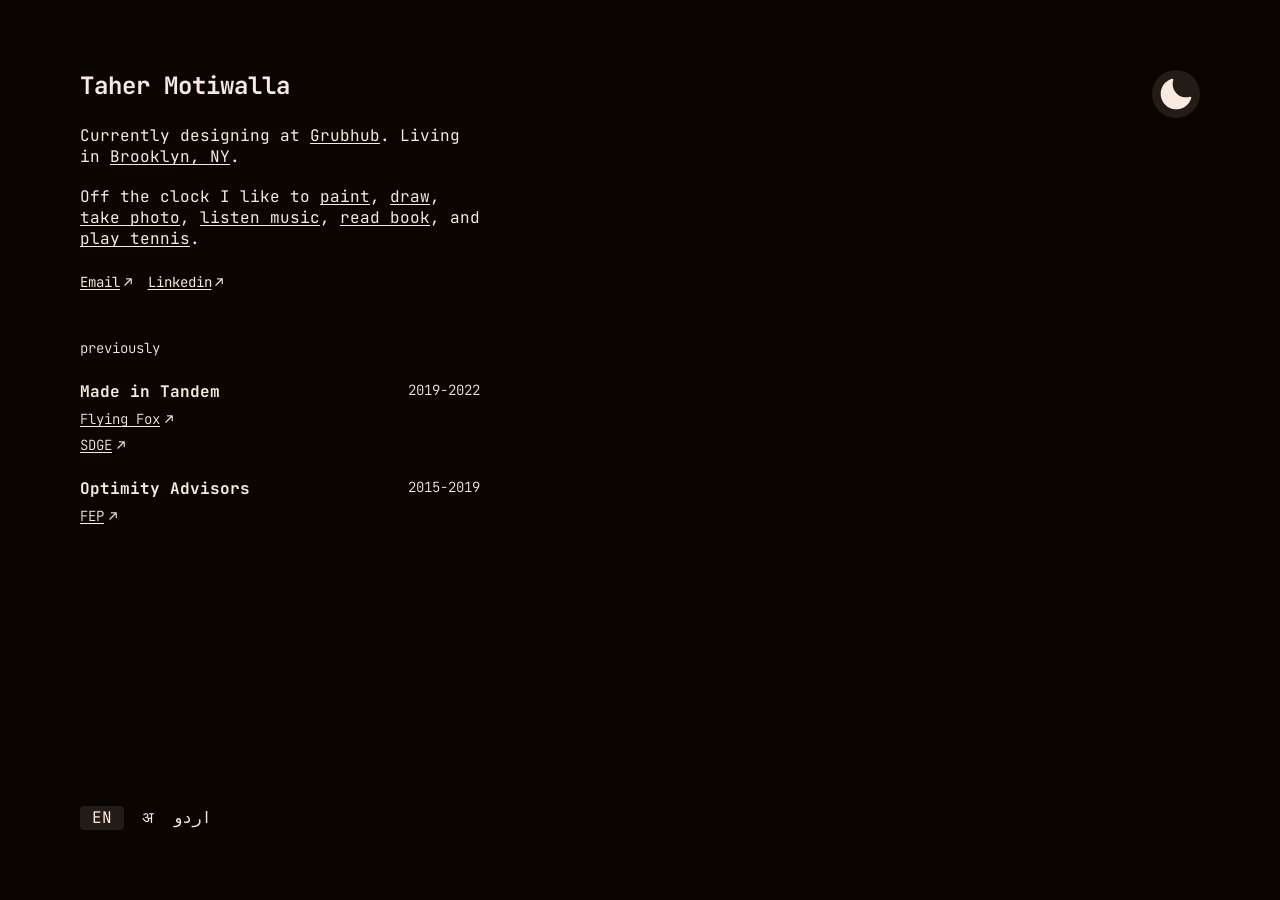
==== index.html @ 1f647b0c "Redesign: new home page and project page from Figma - New home: bio with hover/click panels (Grubhub" ====
<!DOCTYPE html>
<html lang="en" data-theme="dark">
<head>
    <script defer src="/_vercel/insights/script.js"></script>
    <!-- Google tag (gtag.js) -->
    <script async src="https://www.googletagmanager.com/gtag/js?id=G-L690CL5VLW"></script>
    <script>
      window.dataLayer = window.dataLayer || [];
      function gtag(){dataLayer.push(arguments);}
      gtag('js', new Date());
      gtag('config', 'G-L690CL5VLW');
    </script>
<meta charset="UTF-8">
<meta name="viewport" content="width=device-width, initial-scale=1.0">
<title>Taher Motiwalla</title>
<meta name="description" content="Product designer at Grubhub. Living in Brooklyn, NY.">
<script>try{document.documentElement.dataset.theme=localStorage.getItem('theme')||'dark'}catch(e){}</script>
<link rel="preconnect" href="https://fonts.googleapis.com">
<link rel="preconnect" href="https://fonts.gstatic.com" crossorigin>
<link href="https://fonts.googleapis.com/css2?family=JetBrains+Mono:wght@300;400;700&display=swap" rel="stylesheet">
<link rel="stylesheet" href="css/site.css">
<link rel="stylesheet" href="css/home.css">
</head>
<body class="home">

<main class="home-grid">
    <section class="bio">
        <div class="bio-top">
            <div class="intro">
                <h1>Taher Motiwalla</h1>
                <p>Currently designing at <button class="hl" data-panel="grubhub">Grubhub</button>. Living in <button class="hl" data-panel="brooklyn">Brooklyn, NY</button>.</p>
                <p>Off the clock I like to <button class="hl" data-panel="paint">paint</button>, <button class="hl" data-panel="draw">draw</button>, <button class="hl" data-panel="photo">take photo</button>, <button class="hl" data-panel="music">listen music</button>, <button class="hl" data-panel="book">read book</button>, and <button class="hl" data-panel="tennis">play tennis</button>.</p>
                <div class="contact">
                    <a class="ext" href="mailto:tahermotiwalla@gmail.com">Email</a>
                    <a class="ext" href="https://www.linkedin.com/in/taher-luvai-motiwalla/" target="_blank" rel="noopener">Linkedin</a>
                </div>
            </div>

            <div class="previously">
                <p class="label">previously</p>
                <div class="job">
                    <div>
                        <p class="co">Made in Tandem</p>
                        <a class="ext" href="https://epiqsolutions.com/integrated-systems/flying-fox" target="_blank" rel="noopener">Flying Fox</a>
                        <a class="ext" href="https://madeintandem.com/case-studies/sdge-wildfire-safety-communications/" target="_blank" rel="noopener">SDGE</a>
                    </div>
                    <p class="yrs">2019-2022</p>
                </div>
                <div class="job">
                    <div>
                        <p class="co">Optimity Advisors</p>
                        <a class="ext" href="https://www.fepblue.org/" target="_blank" rel="noopener">FEP</a>
                    </div>
                    <p class="yrs">2015-2019</p>
                </div>
            </div>
        </div>

        <div class="lang" role="group" aria-label="Language">
            <button class="on" aria-pressed="true">EN</button>
            <button data-soon lang="hi" aria-label="Hindi (coming soon)">अ</button>
            <button data-soon lang="ur" dir="rtl" aria-label="Urdu (coming soon)">اردو</button>
        </div>
    </section>

    <section class="stage" aria-live="polite">
        <div class="panel" id="panel"></div>
    </section>

    <button class="circle-btn theme-toggle" aria-label="Switch to light mode">
        <span class="i i-moon"></span><span class="i i-sun"></span>
    </button>
</main>

<script src="js/data.js"></script>
<script src="js/common.js"></script>
<script src="js/home.js"></script>
</body>
</html>
---- css/site.css ----
/* ── TOKENS ─────────────────────────────── */
:root {
    --bg:        #0b0500;
    --surface:   #231b16;
    --surface-2: #322822;
    --fg:        #f9e9df;
    --fg-muted:  rgba(249,233,223,0.5);
    --fg-faint:  rgba(249,233,223,0.1);
    --line:      #f9e9df;
    --toggle-bg: #231b16;
    --accent:    #ff8d58;
    --accent-bg: rgba(233,47,14,0.25);
    --phone:     #d9d9d9;
    --scrim:     rgba(0,0,0,0.2);
    --mono: 'JetBrains Mono', ui-monospace, monospace;
    --ease: cubic-bezier(.2,.8,.2,1);
    --spring: cubic-bezier(.34,1.56,.64,1);
    color-scheme: dark;
}
/* Light mode — first pass, not yet in Figma ("pick the light mode colors") */
:root[data-theme="light"] {
    --bg:        #f9e9df;
    --surface:   #efd8ca;
    --surface-2: #e5c8b8;
    --fg:        #0b0500;
    --fg-muted:  rgba(11,5,0,0.5);
    --fg-faint:  rgba(11,5,0,0.07);
    --line:      #0b0500;
    --toggle-bg: #dcc3b6;
    --accent:    #c4410d;
    --accent-bg: rgba(233,47,14,0.14);
    --phone:     #cbb8ad;
    --scrim:     rgba(249,233,223,0.25);
    color-scheme: light;
}

/* ── RESET ──────────────────────────────── */
*, *::before, *::after { box-sizing: border-box; margin: 0; padding: 0; }
html, body { height: 100%; }
body {
    font-family: var(--mono);
    font-size: 16px;
    color: var(--fg);
    background: var(--bg);
    -webkit-font-smoothing: antialiased;
    transition: background-color .4s var(--ease), color .4s var(--ease);
}
a { color: inherit; }
button { font: inherit; color: inherit; background: none; border: 0; cursor: pointer; }
input { font: inherit; color: inherit; }
img, video { display: block; }
:focus-visible { outline: 1px dashed var(--fg); outline-offset: 3px; }
.sr-only { position: absolute; width: 1px; height: 1px; overflow: hidden; clip: rect(0 0 0 0); white-space: nowrap; }

/* ── ICONS (SVGs from Figma, tinted via mask) ── */
.i {
    display: inline-block;
    width: 32px; height: 32px;
    flex-shrink: 0;
    background: currentColor;
    -webkit-mask: var(--src) center / contain no-repeat;
            mask: var(--src) center / contain no-repeat;
}
.i-email   { --src: url(../assets/icons/email.svg); }
.i-linkedin{ --src: url(../assets/icons/linkedin.svg); }
.i-moon    { --src: url(../assets/icons/moon.svg); }
.i-sun     { --src: url(../assets/icons/sun.svg); }
.i-up      { --src: url(../assets/icons/chevron-up.svg); }
.i-down    { --src: url(../assets/icons/chevron-down.svg); }
.i-heart   { --src: url(../assets/icons/heart.svg); }
.i-heart-fill { --src: url(../assets/icons/heart-fill.svg); }
.i-close   { --src: url(../assets/icons/close.svg); }
.i-search  { --src: url(../assets/icons/search.svg); }
.i-back    { --src: url(../assets/icons/arrow-left.svg); }
.i-expand  { --src: url(../assets/icons/expand.svg); }
.i-return  { --src: url(../assets/icons/return.svg); }

.circle-btn {
    width: 48px; height: 48px;
    border-radius: 50%;
    display: grid; place-items: center;
    background: var(--toggle-bg);
    color: var(--fg);
    transition: transform .25s var(--spring), background-color .4s var(--ease);
    text-decoration: none;
}
.circle-btn:hover { transform: scale(1.08); }
.circle-btn:active { transform: scale(.94); }
.circle-btn .i-linkedin { width: 28.8px; height: 28.8px; }

/* Theme toggle: icon swaps with a little spin */
.theme-toggle .i { transition: transform .5s var(--spring), opacity .2s; }
.theme-toggle .i-sun { display: none; }
:root[data-theme="light"] .theme-toggle .i-sun { display: inline-block; }
:root[data-theme="light"] .theme-toggle .i-moon { display: none; }
.theme-toggle.spin .i { transform: rotate(180deg) scale(.6); opacity: 0; }

.pill {
    display: inline-flex; align-items: center; gap: 8px;
    padding: 8px 10px;
    border-radius: 8px;
    background: var(--surface-2);
    font-weight: 700; font-size: 16px;
    text-transform: lowercase;
    white-space: nowrap;
    transition: transform .2s var(--spring), background-color .4s var(--ease);
}
.pill:hover { transform: translateY(-1px); }
.pill .i { width: 24px; height: 24px; }

/* ── PHONE (video / image / placeholder) ── */
.phone {
    position: relative;
    aspect-ratio: 306 / 620;
    border-radius: 11.76% / 5.8%;
    background: var(--phone);
    overflow: hidden;
    transition: background-color .4s var(--ease);
}
.phone > video, .phone > img {
    position: absolute; inset: 0;
    width: 100%; height: 100%;
    object-fit: cover;
}
.phone-ph {
    position: absolute; inset: 0;
    display: grid; place-items: center;
    padding: 16px;
    text-align: center;
    font-size: 12px; font-weight: 300;
    color: rgba(11,5,0,.45);
    text-transform: lowercase;
}

/* ── KEYBOARD SHORTCUTS OVERLAY ── */
.kbd {
    display: inline-grid; place-items: center;
    min-width: 22px; height: 22px; padding: 0 6px;
    border: 1px solid var(--fg-muted);
    border-radius: 4px;
    font-size: 12px;
}
.overlay {
    position: fixed; inset: 0; z-index: 100;
    display: grid; place-items: center;
    padding: 16px;
    background: var(--scrim);
    backdrop-filter: blur(12px);
    -webkit-backdrop-filter: blur(12px);
    opacity: 0; pointer-events: none;
    transition: opacity .25s var(--ease);
}
.overlay.open { opacity: 1; pointer-events: auto; }
.sheet {
    width: min(516px, 100%);
    max-height: calc(100vh - 32px);
    overflow: auto;
    background: var(--bg);
    border: 1px solid var(--line);
    border-radius: 24px;
    transform: translateY(16px) scale(.98);
    transition: transform .35s var(--spring);
}
.overlay.open .sheet { transform: none; }
.sheet-head {
    display: flex; align-items: center; justify-content: space-between;
    padding: 32px;
    border-bottom: 1px solid var(--line);
    font-size: 24px; text-transform: uppercase;
}
.shortcut-list { padding: 24px 32px 32px; display: grid; gap: 14px; font-size: 14px; }
.shortcut-list div { display: flex; justify-content: space-between; align-items: center; gap: 16px; }
.shortcut-list span:first-child { display: flex; gap: 6px; }

.toast {
    position: fixed; left: 50%; bottom: 32px; z-index: 120;
    transform: translate(-50%, 20px);
    padding: 10px 14px;
    border-radius: 8px;
    background: var(--fg); color: var(--bg);
    font-size: 14px;
    opacity: 0; pointer-events: none;
    transition: opacity .25s, transform .35s var(--spring);
}
.toast.show { opacity: 1; transform: translate(-50%, 0); }

/* ── PASSWORD GATE ── */
.gate { display: grid; gap: 16px; padding: 32px; }
.gate p { font-size: 14px; color: var(--fg-muted); }
.gate-row { display: flex; border: 1px solid var(--line); }
.gate-row.error { animation: shake .4s; border-color: #e0503c; }
.gate-row input { flex: 1; min-width: 0; padding: 16px; background: none; border: 0; outline: 0; }
.gate-row button { padding: 0 20px; border-left: 1px solid var(--line); text-transform: uppercase; }
@keyframes shake {
    20%, 60% { transform: translateX(-6px); }
    40%, 80% { transform: translateX(6px); }
}

/* used to skip intro transitions on deep links */
.no-anim *, .no-anim *::before, .no-anim *::after { transition: none !important; }

@media (prefers-reduced-motion: reduce) {
    *, *::before, *::after { animation-duration: .01ms !important; transition-duration: .01ms !important; }
}
---- css/home.css ----
/* ── HOME LAYOUT ─────────────────────────── */
body.home { overflow: hidden; }
.home-grid {
    --pad-y: clamp(24px, 7.8vh, 108px);
    --pad-x: clamp(20px, 6.25vw, 108px);
    position: relative;
    height: 100vh; height: 100dvh;
    padding: var(--pad-y) var(--pad-x);
    display: grid;
    grid-template-columns: 400px minmax(0, 1fr);
    grid-template-rows: minmax(0, 1fr);
    column-gap: clamp(32px, 8vw, 144px);
    transition: grid-template-columns .7s var(--ease), column-gap .7s var(--ease), padding .7s var(--ease);
}
.expanded .home-grid {
    grid-template-columns: 0px minmax(0, 1fr);
    column-gap: 0;
    padding-inline: clamp(16px, 4.2vw, 72px);
}

/* ── BIO ── */
.bio {
    display: flex; flex-direction: column; justify-content: space-between;
    min-width: 0;
    transition: opacity .35s var(--ease), transform .5s var(--ease);
}
.expanded .bio { opacity: 0; transform: translateX(-24px); pointer-events: none; }
.bio-top { display: flex; flex-direction: column; gap: 48px; width: 400px; max-width: 100%; }
.intro { display: flex; flex-direction: column; gap: 24px; }
.intro h1 { font-size: 24px; font-weight: 700; }
.intro p { font-size: 16px; line-height: normal; }
.intro p + p { margin-top: -5px; } /* Figma uses a blank line, not a gap */

.hl, .ext {
    text-decoration: underline;
    text-underline-offset: 2px;
    text-decoration-thickness: 1px;
    text-decoration-skip-ink: none;
    font: inherit;
    transition: text-decoration-color .2s, color .2s;
}
.hl { position: relative; cursor: pointer; }
.hl:hover, .hl.active { text-decoration-thickness: 2px; }
.hl.pinned { text-decoration-style: double; }
.ext::after { content: ' ↗'; display: inline-block; text-decoration: none; margin-left: .35em; transition: transform .2s var(--spring); }
.ext:hover::after { transform: translate(2px, -2px); }

.contact { display: flex; gap: 16px; font-size: 14px; }
.contact .ext::after { margin-left: .25em; }

.previously { display: flex; flex-direction: column; gap: 24px; }
.previously .label { font-size: 14px; font-weight: 300; text-transform: lowercase; }
.job { display: flex; justify-content: space-between; align-items: flex-start; }
.job > div { display: flex; flex-direction: column; gap: 8px; width: 183px; }
.job .co { font-size: 16px; font-weight: 700; }
.job .ext { font-size: 14px; font-weight: 300; width: fit-content; }
.job .yrs { font-size: 14px; font-weight: 300; }

.lang { display: flex; gap: 1px; }
.lang button {
    width: 44px; height: 24px;
    display: grid; place-items: center;
    border-radius: 4px;
    font-size: 16px;
    transition: background-color .2s;
}
.lang button.on { background: var(--surface); }
.lang button[data-soon]:hover { background: var(--fg-faint); }

.theme-toggle {
    position: absolute;
    top: var(--pad-y); right: var(--pad-x);
    z-index: 5;
    transition: transform .25s var(--spring), opacity .35s, background-color .4s var(--ease);
}
.expanded .theme-toggle { opacity: 0; pointer-events: none; }

/* ── STAGE / PANEL ── */
.stage {
    position: relative;
    min-width: 0;
    height: 100%;
    display: flex; justify-content: flex-end; align-items: flex-start;
    padding-right: 72px; /* room for the theme toggle */
    transition: padding .7s var(--ease);
}
.expanded .stage { padding-right: 0; }
.panel {
    container-type: size;
    position: relative;
    width: min(968px, 100%);
    height: min(900px, 100%);
    border-radius: 36px;
    background: var(--surface);
    overflow: hidden;
    opacity: 0;
    transform: translateX(24px) scale(.98);
    transform-origin: left center;
    pointer-events: none;
    transition:
        opacity .3s var(--ease),
        transform .45s var(--spring),
        width .7s var(--ease), height .7s var(--ease),
        background-color .4s var(--ease);
}
.panel.show { opacity: 1; transform: none; pointer-events: auto; }
.panel.bounce { animation: bounce .9s var(--spring) .15s; }
@keyframes bounce {
    0%, 100% { transform: none; }
    35% { transform: translateX(-14px) scale(1.01); }
    65% { transform: translateX(4px); }
}
.expanded .panel { width: 100%; height: 100%; }
/* Theme tick so the toggle keeps the hint visible on top */
.panel.show:not(.pinned) { cursor: default; }

.pv { position: absolute; inset: 0; animation: pv-in .35s var(--ease); }
@keyframes pv-in { from { opacity: 0; } }

.pv-note {
    position: absolute; inset: 0;
    display: grid; place-items: center; align-content: center; gap: 4px;
    padding: 32px;
    font-size: 14px; font-weight: 300;
    text-transform: lowercase; text-align: center;
}
.pv-note .sub { color: var(--fg-muted); }

/* image hobby */
.pv-img img { width: 100%; height: 100%; object-fit: cover; }

/* ── GRUBHUB / PROJECTS ── */
.pv-work .top-pill {
    position: absolute; top: 48px; left: 50%; z-index: 2;
    transform: translateX(-50%);
}
.pill-swap { position: relative; display: grid; }
.pill-swap > * { grid-area: 1 / 1; display: inline-flex; align-items: center; gap: 8px; transition: opacity .3s, transform .4s var(--spring); }
.pill-swap .when-open { opacity: 0; transform: translateY(6px); }
.expanded .pill-swap .when-open { opacity: 1; transform: none; }
.expanded .pill-swap .when-closed { opacity: 0; transform: translateY(-6px); }

.cards {
    position: absolute;
    left: 0; right: 0;
    top: 16.7cqh;
    display: flex; gap: 48px;
    padding: 0 48px;
    overflow-x: hidden;
    scroll-snap-type: x mandatory;
    scrollbar-width: none;
    transition: top .7s var(--ease);
}
.cards::-webkit-scrollbar { display: none; }
.expanded .cards { top: 50%; transform: translateY(-50%); overflow-x: auto; margin-top: 50px; padding-bottom: 8px; }
.cards::after { content: ''; flex: 0 0 1px; } /* end padding for scroll */

.card {
    flex: 0 0 auto;
    display: flex; flex-direction: column; gap: 24px;
    scroll-snap-align: start;
    scroll-margin-left: 48px;
    text-decoration: none;
    --ph: 89cqh;
    width: calc(var(--ph) * 306 / 620); /* card is as wide as its phone */
    transition: width .7s var(--ease);
}
.expanded .card { --ph: min(73.5cqh, calc(100cqh - 260px)); }
.card .phone {
    height: var(--ph);
    border-radius: 34px;
    transition: height .7s var(--ease), transform .35s var(--spring), background-color .4s;
}
.expanded .card:hover .phone { transform: translateY(-6px); }
.card-meta {
    display: flex; align-items: center; gap: 10px;
    padding: 0 16px;
    opacity: 0; transform: translateY(10px);
    transition: opacity .35s, transform .5s var(--spring);
}
.expanded .card-meta { opacity: 1; transform: none; transition-delay: .35s; }
.card-meta .txt { flex: 1; min-width: 0; display: flex; flex-direction: column; gap: 4px; text-transform: lowercase; }
.card-meta .t { font-size: 16px; font-weight: 700; }
.card-meta .tags { display: flex; flex-wrap: wrap; gap: 0 8px; font-size: 14px; font-weight: 300; }
.card-meta .tags span { white-space: nowrap; }

/* ── MUSIC ── */
.player {
    position: absolute; left: 50%; top: 50%;
    transform: translate(-50%, -50%);
    width: min(360px, 80cqw);
    display: grid; gap: 20px;
    padding: 24px;
    border: 1px solid var(--line);
    border-radius: 24px;
    background: var(--bg);
}
.player .art {
    width: 72%; justify-self: center;
    aspect-ratio: 1; border-radius: 50%;
    background: repeating-radial-gradient(circle, #1a130f 0 2px, #2b221c 3px 4px);
    box-shadow: 0 10px 30px rgba(0,0,0,.35);
    position: relative;
}
.player .art::after {
    content: ''; position: absolute; inset: 33%;
    border-radius: 50%;
    background: radial-gradient(circle, var(--bg) 0 7%, #ff8d58 8%);
}
.player.playing .art { animation: spin 4s linear infinite; }
@keyframes spin { to { transform: rotate(1turn); } }
.player .song { font-weight: 700; text-transform: lowercase; }
.player .artist { font-size: 14px; font-weight: 300; color: var(--fg-muted); text-transform: lowercase; }
.player .bar { height: 2px; background: var(--fg-faint); position: relative; }
.player .bar i { position: absolute; inset: 0 auto 0 0; width: 0; background: var(--fg); }
.player .times { display: flex; justify-content: space-between; font-size: 12px; font-weight: 300; margin-top: -12px; }
.player .ctrl { display: flex; justify-content: center; align-items: center; gap: 32px; font-size: 18px; }
.player .play {
    width: 48px; height: 48px; border-radius: 50%;
    background: var(--fg); color: var(--bg);
    display: grid; place-items: center;
    transition: transform .2s var(--spring);
}
.player .play:active { transform: scale(.9); }
.eq { display: inline-flex; gap: 2px; align-items: flex-end; height: 12px; margin-left: 8px; }
.eq i { width: 2px; background: var(--fg); height: 30%; }
.player.playing .eq i { animation: eq .8s ease-in-out infinite alternate; }
.eq i:nth-child(2) { animation-delay: -.3s !important; }
.eq i:nth-child(3) { animation-delay: -.6s !important; }
@keyframes eq { to { height: 100%; } }

/* ── BOOK ── */
.book-wrap {
    position: absolute; inset: 0;
    display: grid; place-items: center; align-content: center; gap: 24px;
    perspective: 900px;
}
.book {
    width: min(220px, 40cqw); aspect-ratio: 2 / 3;
    padding: 20px 18px;
    display: flex; flex-direction: column; justify-content: space-between;
    background: #e9dccb; color: #0b0500;
    border-radius: 2px 6px 6px 2px;
    box-shadow: inset 6px 0 0 rgba(0,0,0,.12), 0 20px 40px rgba(0,0,0,.35);
    transform: rotateY(-18deg) rotateX(4deg);
    transition: transform .6s var(--spring);
}
.book:hover { transform: rotateY(0) rotateX(0) translateY(-4px); }
.book .bt { font-weight: 700; font-size: 20px; line-height: 1.1; text-transform: uppercase; }
.book .stripe { height: 34%; background: linear-gradient(#c4410d, #ff8d58); margin: 0 -18px; }
.book .ba { font-size: 12px; }
.book-cap { font-size: 14px; font-weight: 300; text-transform: lowercase; text-align: center; }
.book-cap .sub { color: var(--fg-muted); }

/* ── TENNIS ── */
.pv-tennis canvas { position: absolute; inset: 0; width: 100%; height: 100%; }
.pv-tennis .pv-note { inset: auto 0 24px; display: block; padding: 0; color: var(--fg-muted); }

/* ── SMALL SCREENS ── (mobile design comes later) */
@media (max-width: 900px) {
    body.home { overflow: auto; }
    .home-grid { display: block; height: auto; min-height: 100dvh; }
    .bio { min-height: calc(100dvh - 2 * var(--pad-y)); gap: 48px; }
    .bio-top { width: 100%; padding-right: 56px; }
    .stage { position: fixed; inset: 0; z-index: 20; padding: 16px; pointer-events: none; align-items: center; }
    .panel { width: 100%; height: min(80dvh, 720px); }
    .panel.show { box-shadow: 0 0 0 100vmax rgba(0,0,0,.5); }
    .expanded .panel { height: 100%; }
    .expanded .cards { gap: 24px; padding: 0 24px; }
    .expanded .stage { padding: 0; }
    .expanded .panel { border-radius: 0; }
}
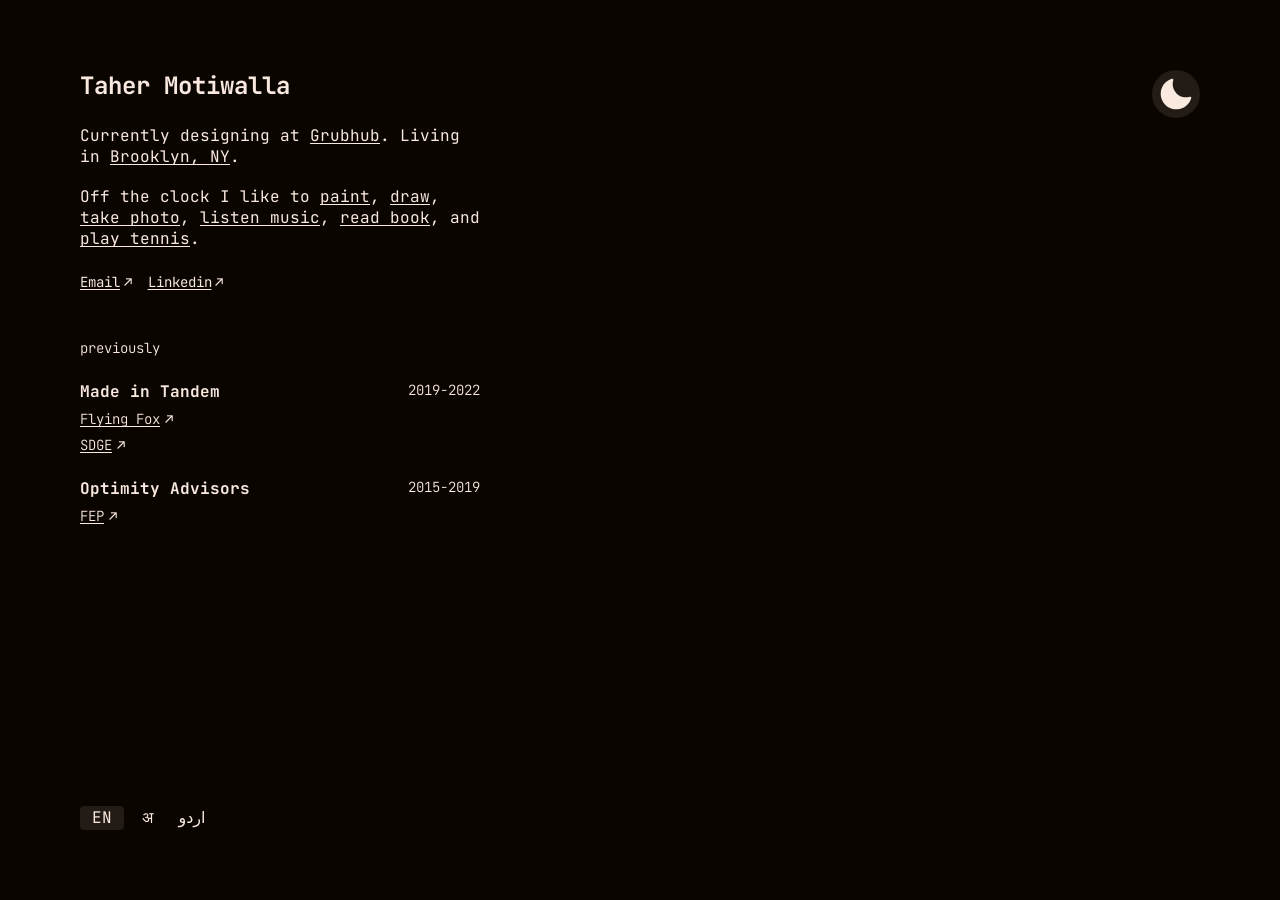
==== commit 61dcbd34: "Mobile layouts from Figma (Mobile section) - Home: single column; tapping a highlighted word swaps "" ====
--- a/index.html
+++ b/index.html
@@ -28,13 +28,16 @@
         <div class="bio-top">
             <div class="intro">
                 <h1>Taher Motiwalla</h1>
-                <p>Currently designing at <button class="hl" data-panel="grubhub">Grubhub</button>. Living in <button class="hl" data-panel="brooklyn">Brooklyn, NY</button>.</p>
-                <p>Off the clock I like to <button class="hl" data-panel="paint">paint</button>, <button class="hl" data-panel="draw">draw</button>, <button class="hl" data-panel="photo">take photo</button>, <button class="hl" data-panel="music">listen music</button>, <button class="hl" data-panel="book">read book</button>, and <button class="hl" data-panel="tennis">play tennis</button>.</p>
+                <p>Currently designing at <span class="nw"><button class="hl" data-panel="grubhub">Grubhub</button>.</span> Living in <span class="nw"><button class="hl" data-panel="brooklyn">Brooklyn, NY</button>.</span></p>
+                <p>Off the clock I like to <span class="nw"><button class="hl" data-panel="paint">paint</button>,</span> <span class="nw"><button class="hl" data-panel="draw">draw</button>,</span> <span class="nw"><button class="hl" data-panel="photo">take photo</button>,</span> <span class="nw"><button class="hl" data-panel="music">listen music</button>,</span> <span class="nw"><button class="hl" data-panel="book">read book</button>,</span> and <span class="nw"><button class="hl" data-panel="tennis">play tennis</button>.</span></p>
                 <div class="contact">
                     <a class="ext" href="mailto:tahermotiwalla@gmail.com">Email</a>
                     <a class="ext" href="https://www.linkedin.com/in/taher-luvai-motiwalla/" target="_blank" rel="noopener">Linkedin</a>
                 </div>
             </div>
+
+            <!-- mobile: tapping a highlighted word swaps "previously" for this -->
+            <div class="mdetail" id="mdetail" hidden></div>
 
             <div class="previously">
                 <p class="label">previously</p>
@@ -58,8 +61,8 @@
 
         <div class="lang" role="group" aria-label="Language">
             <button class="on" aria-pressed="true">EN</button>
-            <button data-soon lang="hi" aria-label="Hindi (coming soon)">अ</button>
-            <button data-soon lang="ur" dir="rtl" aria-label="Urdu (coming soon)">اردو</button>
+            <button data-soon lang="hi" class="script" aria-label="Hindi (coming soon)">अ</button>
+            <button data-soon lang="ur" class="script" dir="rtl" aria-label="Urdu (coming soon)">اردو</button>
         </div>
     </section>
 
--- a/css/site.css
+++ b/css/site.css
@@ -89,11 +89,11 @@
 .circle-btn .i-linkedin { width: 28.8px; height: 28.8px; }
 
 /* Theme toggle: icon swaps with a little spin */
-.theme-toggle .i { transition: transform .5s var(--spring), opacity .2s; }
+.theme-toggle .i { transition: transform .3s var(--ease), opacity .16s; }
 .theme-toggle .i-sun { display: none; }
 :root[data-theme="light"] .theme-toggle .i-sun { display: inline-block; }
 :root[data-theme="light"] .theme-toggle .i-moon { display: none; }
-.theme-toggle.spin .i { transform: rotate(180deg) scale(.6); opacity: 0; }
+.theme-toggle.spin .i { transform: rotate(-30deg) scale(.85); opacity: 0; }
 
 .pill {
     display: inline-flex; align-items: center; gap: 8px;
--- a/css/home.css
+++ b/css/home.css
@@ -3,29 +3,22 @@
 .home-grid {
     --pad-y: clamp(24px, 7.8vh, 108px);
     --pad-x: clamp(20px, 6.25vw, 108px);
+    --gap: clamp(32px, 8vw, 144px);
     position: relative;
     height: 100vh; height: 100dvh;
     padding: var(--pad-y) var(--pad-x);
-    display: grid;
-    grid-template-columns: 400px minmax(0, 1fr);
-    grid-template-rows: minmax(0, 1fr);
-    column-gap: clamp(32px, 8vw, 144px);
-    transition: grid-template-columns .7s var(--ease), column-gap .7s var(--ease), padding .7s var(--ease);
-}
-.expanded .home-grid {
-    grid-template-columns: 0px minmax(0, 1fr);
-    column-gap: 0;
-    padding-inline: clamp(16px, 4.2vw, 72px);
 }
 
 /* ── BIO ── */
 .bio {
+    width: 400px; height: 100%;
     display: flex; flex-direction: column; justify-content: space-between;
-    min-width: 0;
-    transition: opacity .35s var(--ease), transform .5s var(--ease);
-}
-.expanded .bio { opacity: 0; transform: translateX(-24px); pointer-events: none; }
-.bio-top { display: flex; flex-direction: column; gap: 48px; width: 400px; max-width: 100%; }
+    transition: opacity .3s var(--ease);
+}
+/* only fades: the column never resizes, so the text never reflows */
+.expanded .bio { opacity: 0; pointer-events: none; transition-delay: 0s; }
+.bio { transition-delay: .25s; }
+.bio-top { display: flex; flex-direction: column; gap: 48px; }
 .intro { display: flex; flex-direction: column; gap: 24px; }
 .intro h1 { font-size: 24px; font-weight: 700; }
 .intro p { font-size: 16px; line-height: normal; }
@@ -65,60 +58,65 @@
     transition: background-color .2s;
 }
 .lang button.on { background: var(--surface); }
+/* Devanagari and Urdu need a real script font; a monospace one breaks the letter joins */
+.lang .script { font-family: 'Noto Nastaliq Urdu', 'Noto Sans Devanagari', system-ui, sans-serif; }
+.nw { white-space: nowrap; }
 .lang button[data-soon]:hover { background: var(--fg-faint); }
 
 .theme-toggle {
     position: absolute;
     top: var(--pad-y); right: var(--pad-x);
     z-index: 5;
-    transition: transform .25s var(--spring), opacity .35s, background-color .4s var(--ease);
-}
-.expanded .theme-toggle { opacity: 0; pointer-events: none; }
-
-/* ── STAGE / PANEL ── */
-.stage {
-    position: relative;
-    min-width: 0;
-    height: 100%;
-    display: flex; justify-content: flex-end; align-items: flex-start;
-    padding-right: 72px; /* room for the theme toggle */
-    transition: padding .7s var(--ease);
-}
-.expanded .stage { padding-right: 0; }
+}
+
+/* ── PANEL ──
+   The panel is always laid out at its expanded size. When collapsed,
+   its left part is clipped away (--inset), so expanding only slides
+   the left edge — nothing moves vertically and nothing reflows. */
 .panel {
+    --inset: max(400px + var(--gap), 100% - 968px);
+    --ease-x: cubic-bezier(.65, 0, .25, 1);
     container-type: size;
-    position: relative;
-    width: min(968px, 100%);
-    height: min(900px, 100%);
-    border-radius: 36px;
-    background: var(--surface);
-    overflow: hidden;
+    position: absolute;
+    top: var(--pad-y);
+    left: var(--pad-x);
+    right: calc(var(--pad-x) + 72px); /* room for the theme toggle */
+    height: min(900px, 100% - 2 * var(--pad-y));
+    clip-path: inset(0 0 0 var(--inset) round 36px);
     opacity: 0;
     transform: translateX(24px) scale(.98);
-    transform-origin: left center;
+    transform-origin: right center;
     pointer-events: none;
     transition:
         opacity .3s var(--ease),
         transform .45s var(--spring),
-        width .7s var(--ease), height .7s var(--ease),
-        background-color .4s var(--ease);
-}
+        clip-path .65s var(--ease-x);
+}
+.panel::before { /* the brown card */
+    content: ''; position: absolute; inset: 0;
+    background: var(--surface);
+    transition: background-color .4s var(--ease), opacity .3s;
+}
+.panel.bare::before { opacity: 0; }
 .panel.show { opacity: 1; transform: none; pointer-events: auto; }
 .panel.bounce { animation: bounce .9s var(--spring) .15s; }
 @keyframes bounce {
     0%, 100% { transform: none; }
-    35% { transform: translateX(-14px) scale(1.01); }
+    35% { transform: translateX(-14px); }
     65% { transform: translateX(4px); }
 }
-.expanded .panel { width: 100%; height: 100%; }
-/* Theme tick so the toggle keeps the hint visible on top */
-.panel.show:not(.pinned) { cursor: default; }
-
-.pv { position: absolute; inset: 0; animation: pv-in .35s var(--ease); }
+.expanded .panel { clip-path: inset(0 0 0 0 round 36px); }
+
+.pv {
+    position: absolute; top: 0; bottom: 0; right: 0;
+    left: var(--inset);
+    animation: pv-in .35s var(--ease);
+    transition: left .65s var(--ease-x);
+}
+.expanded .pv { left: 0; }
 @keyframes pv-in { from { opacity: 0; } }
 
 .pv-note {
-    position: absolute; inset: 0;
     display: grid; place-items: center; align-content: center; gap: 4px;
     padding: 32px;
     font-size: 14px; font-weight: 300;
@@ -131,7 +129,7 @@
 
 /* ── GRUBHUB / PROJECTS ── */
 .pv-work .top-pill {
-    position: absolute; top: 48px; left: 50%; z-index: 2;
+    position: absolute; top: 24px; left: 50%; z-index: 2;
     transform: translateX(-50%);
 }
 .pill-swap { position: relative; display: grid; }
@@ -140,48 +138,41 @@
 .expanded .pill-swap .when-open { opacity: 1; transform: none; }
 .expanded .pill-swap .when-closed { opacity: 0; transform: translateY(-6px); }
 
+/* Phones are the same size in both states: as tall as the panel
+   allows after the pill (top) and captions (bottom). */
 .cards {
     position: absolute;
-    left: 0; right: 0;
-    top: 16.7cqh;
+    left: 0; right: 0; top: 96px;
     display: flex; gap: 48px;
     padding: 0 48px;
     overflow-x: hidden;
     scroll-snap-type: x mandatory;
     scrollbar-width: none;
-    transition: top .7s var(--ease);
 }
 .cards::-webkit-scrollbar { display: none; }
-.expanded .cards { top: 50%; transform: translateY(-50%); overflow-x: auto; margin-top: 50px; padding-bottom: 8px; }
+.expanded .cards { overflow-x: auto; }
 .cards::after { content: ''; flex: 0 0 1px; } /* end padding for scroll */
 
 .card {
+    --ph: calc(100cqh - 96px - 96px); /* top: pill · bottom: 2-line caption */
     flex: 0 0 auto;
-    display: flex; flex-direction: column; gap: 24px;
+    width: calc(var(--ph) * 306 / 620); /* card is as wide as its phone */
+    display: flex; flex-direction: column; gap: 16px;
     scroll-snap-align: start;
     scroll-margin-left: 48px;
     text-decoration: none;
-    --ph: 89cqh;
-    width: calc(var(--ph) * 306 / 620); /* card is as wide as its phone */
-    transition: width .7s var(--ease);
-}
-.expanded .card { --ph: min(73.5cqh, calc(100cqh - 260px)); }
+}
 .card .phone {
     height: var(--ph);
     border-radius: 34px;
-    transition: height .7s var(--ease), transform .35s var(--spring), background-color .4s;
+    transition: transform .35s var(--spring), background-color .4s;
 }
 .expanded .card:hover .phone { transform: translateY(-6px); }
-.card-meta {
-    display: flex; align-items: center; gap: 10px;
-    padding: 0 16px;
-    opacity: 0; transform: translateY(10px);
-    transition: opacity .35s, transform .5s var(--spring);
-}
-.expanded .card-meta { opacity: 1; transform: none; transition-delay: .35s; }
+.card-meta { display: flex; align-items: flex-start; gap: 8px; padding: 0 6px; }
+.card-meta .pill { font-size: 14px; padding: 6px 8px; }
 .card-meta .txt { flex: 1; min-width: 0; display: flex; flex-direction: column; gap: 4px; text-transform: lowercase; }
 .card-meta .t { font-size: 16px; font-weight: 700; }
-.card-meta .tags { display: flex; flex-wrap: wrap; gap: 0 8px; font-size: 14px; font-weight: 300; }
+.card-meta .tags { display: flex; flex-wrap: nowrap; overflow: hidden; gap: 0 8px; font-size: 14px; font-weight: 300; }
 .card-meta .tags span { white-space: nowrap; }
 
 /* ── MUSIC ── */
@@ -254,19 +245,50 @@
 
 /* ── TENNIS ── */
 .pv-tennis canvas { position: absolute; inset: 0; width: 100%; height: 100%; }
-.pv-tennis .pv-note { inset: auto 0 24px; display: block; padding: 0; color: var(--fg-muted); }
-
-/* ── SMALL SCREENS ── (mobile design comes later) */
+.pv-tennis .pv-note { position: absolute; inset: auto 0 24px; display: block; padding: 0; color: var(--fg-muted); }
+
+/* ── MOBILE ── (Figma: Mobile / Site Home) */
+.mdetail { display: flex; flex-direction: column; gap: 24px; }
+.mdetail[hidden], .previously[hidden] { display: none; }
+.m-in { animation: m-in .45s var(--ease) both; }
+@keyframes m-in { from { opacity: 0; transform: translateY(12px); } }
+.mret { align-self: flex-start; gap: 6px; font-size: 14px; padding: 6px 10px 6px 8px; }
+.mret .i { width: 24px; height: 24px; }
+.mbox {
+    container-type: size;
+    position: relative;
+    aspect-ratio: 352 / 243;
+    border-radius: 8px;
+    background: var(--surface);
+    overflow: hidden;
+}
+.mbox .pv { left: 0; }
+.mbox.bare { background: none; aspect-ratio: auto; height: 380px; overflow: visible; }
+.mbox-book.bare { height: 340px; }
+.mbox .player { width: min(300px, 100%); }
+.mbox canvas { touch-action: none; }
+.mcap { display: flex; align-items: center; justify-content: space-between; gap: 12px; padding: 0 8px; }
+.mcap .txt { display: flex; flex-direction: column; gap: 2px; text-transform: lowercase; font-size: 14px; }
+.mcap .txt span { font-weight: 300; font-size: 13px; }
+.mcap .pill { font-size: 14px; padding: 7px 9px; }
+.mcards { display: flex; flex-direction: column; gap: 24px; }
+.mcard { display: flex; flex-direction: column; gap: 16px; text-decoration: none; animation: m-in .5s var(--ease) both; animation-delay: calc(var(--i) * 60ms); }
+.mcard .mbox .phone {
+    position: absolute; left: 50%; top: 15.6%;
+    width: 79.5%; height: auto;
+    transform: translateX(-50%);
+    border-radius: 26px;
+    transition: transform .35s var(--spring);
+}
+.mcard:active .mbox .phone { transform: translateX(-50%) translateY(-6px); }
+
 @media (max-width: 900px) {
     body.home { overflow: auto; }
-    .home-grid { display: block; height: auto; min-height: 100dvh; }
-    .bio { min-height: calc(100dvh - 2 * var(--pad-y)); gap: 48px; }
-    .bio-top { width: 100%; padding-right: 56px; }
-    .stage { position: fixed; inset: 0; z-index: 20; padding: 16px; pointer-events: none; align-items: center; }
-    .panel { width: 100%; height: min(80dvh, 720px); }
-    .panel.show { box-shadow: 0 0 0 100vmax rgba(0,0,0,.5); }
-    .expanded .panel { height: 100%; }
-    .expanded .cards { gap: 24px; padding: 0 24px; }
-    .expanded .stage { padding: 0; }
-    .expanded .panel { border-radius: 0; }
-}
+    .home-grid { height: auto; min-height: 100dvh; padding: 64px 24px; }
+    .bio { width: 100%; height: auto; min-height: calc(100dvh - 128px); padding-top: 112px; gap: 64px; }
+    .bio-top { gap: 64px; }
+    .intro h1 { margin-bottom: 40px; }
+    .mdetail { margin-top: -40px; } /* sits 24px under the links, like Figma */
+    .theme-toggle { top: 64px; right: 24px; }
+    .stage, .panel { display: none; }
+}
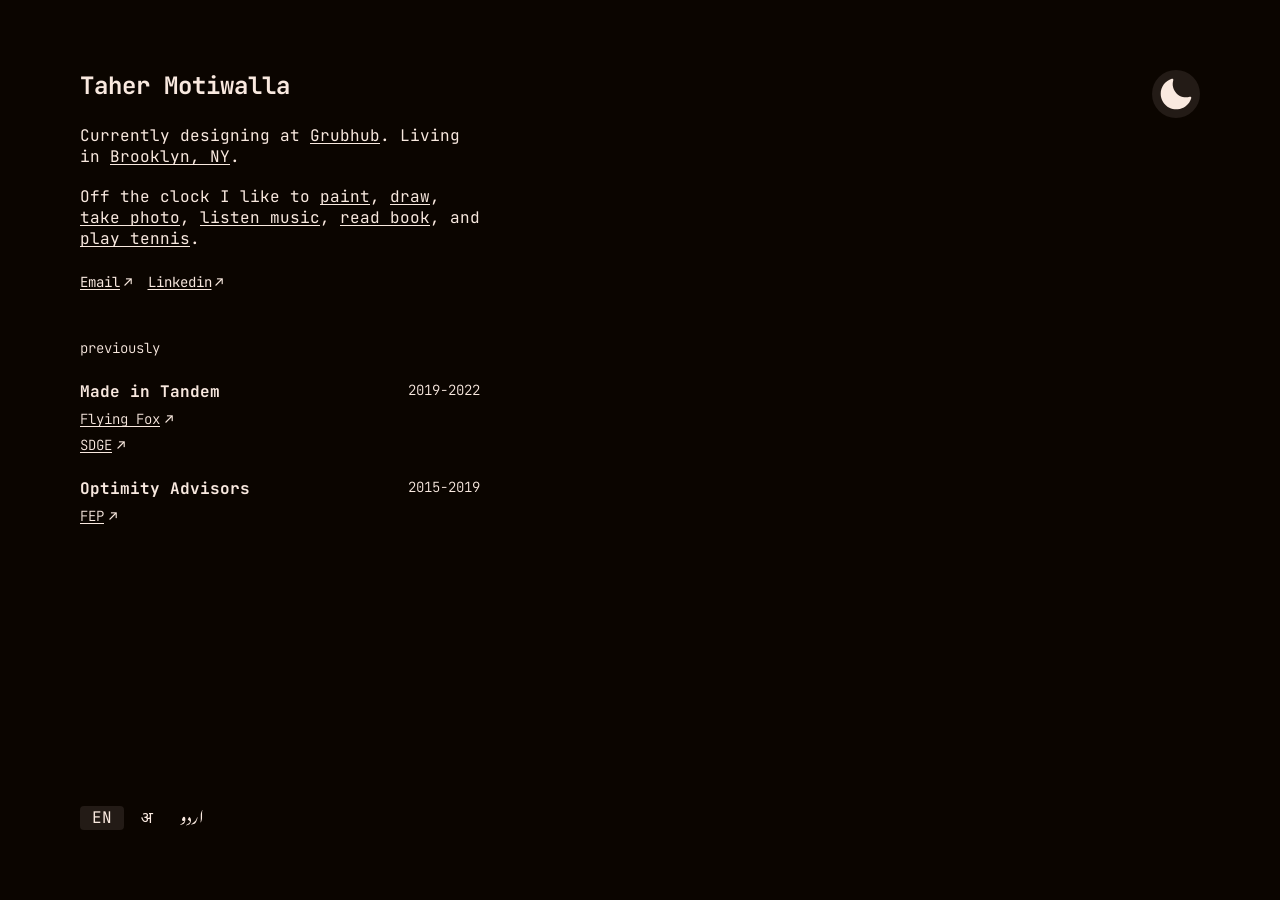
==== commit d4d583e4: "Home: Hindi and Urdu versions of the bio - EN / अ / اردو chips switch the bio (name, sentences, high" ====
--- a/index.html
+++ b/index.html
@@ -60,9 +60,9 @@
         </div>
 
         <div class="lang" role="group" aria-label="Language">
-            <button class="on" aria-pressed="true">EN</button>
-            <button data-soon lang="hi" class="script" aria-label="Hindi (coming soon)">अ</button>
-            <button data-soon lang="ur" class="script" dir="rtl" aria-label="Urdu (coming soon)">اردو</button>
+            <button class="on" aria-pressed="true" aria-label="English">EN</button>
+            <button lang="hi" class="script" aria-pressed="false" aria-label="Hindi"><span class="g">अ</span></button>
+            <button lang="ur" class="script" dir="rtl" aria-pressed="false" aria-label="Urdu"><span class="g">اردو</span></button>
         </div>
     </section>
 
@@ -78,5 +78,6 @@
 <script src="js/data.js"></script>
 <script src="js/common.js"></script>
 <script src="js/home.js"></script>
+<script src="js/lang.js"></script>
 </body>
 </html>
--- a/css/site.css
+++ b/css/site.css
@@ -74,6 +74,9 @@
 .i-back    { --src: url(../assets/icons/arrow-left.svg); }
 .i-expand  { --src: url(../assets/icons/expand.svg); }
 .i-return  { --src: url(../assets/icons/return.svg); }
+.i-book    { --src: url(../assets/icons/book.svg); }
+.i-chat    { --src: url(../assets/icons/chat.svg); }
+.i-cmd     { --src: url(../assets/icons/command.svg); }
 
 .circle-btn {
     width: 48px; height: 48px;
@@ -111,8 +114,8 @@
 /* ── PHONE (video / image / placeholder) ── */
 .phone {
     position: relative;
-    aspect-ratio: 306 / 620;
-    border-radius: 11.76% / 5.8%;
+    aspect-ratio: 402 / 874; /* iPhone 17 (402×874 pt) */
+    border-radius: 15.4% / 7.1%; /* ~62pt display corners */
     background: var(--phone);
     overflow: hidden;
     transition: background-color .4s var(--ease);
--- a/css/home.css
+++ b/css/home.css
@@ -55,19 +55,38 @@
     display: grid; place-items: center;
     border-radius: 4px;
     font-size: 16px;
+    line-height: 1; /* script fonts' tall metrics pushed अ / اردو below EN */
     transition: background-color .2s;
 }
 .lang button.on { background: var(--surface); }
 /* Devanagari and Urdu need a real script font; a monospace one breaks the letter joins */
-.lang .script { font-family: 'Noto Nastaliq Urdu', 'Noto Sans Devanagari', system-ui, sans-serif; }
+/* The chips use their own copies of just these letters (Noto, OFL; ~2KB in
+   assets/fonts), under their own names, so the full fonts that load when a
+   language is picked can't shift them. Nudges below are measured for these. */
+@font-face { font-family: 'Chip Devanagari'; src: url(../assets/fonts/chip-devanagari.woff2) format('woff2'); font-display: block; }
+@font-face { font-family: 'Chip Nastaliq'; src: url(../assets/fonts/chip-nastaliq.woff2) format('woff2'); font-display: block; }
+.lang [lang="hi"] { font-family: 'Chip Devanagari', system-ui, sans-serif; }
+.lang [lang="ur"] { font-family: 'Chip Nastaliq', system-ui, serif; }
+.lang [lang="hi"] .g { transform: translateY(1.5px); }
+.lang [lang="ur"] .g { transform: translateY(-3.6px); }
+.lang .g { display: block; }
 .nw { white-space: nowrap; }
-.lang button[data-soon]:hover { background: var(--fg-faint); }
+.lang button:not(.on):hover { background: var(--fg-faint); }
+/* translated bio: Latin letters stay in the mono, the script gets a proper font */
+.intro[lang="hi"], .previously .label[lang="hi"] { font-family: var(--mono), 'Noto Sans Devanagari', sans-serif; }
+.intro[lang="ur"], .previously .label[lang="ur"] { font-family: var(--mono), 'Noto Nastaliq Urdu', serif; }
+.intro[lang="ur"] p, .intro[lang="ur"] h1 { line-height: 2.1; } /* Nastaliq needs tall lines */
+.intro[lang="ur"] p, .intro[lang="ur"] .contact .ext:first-child { font-size: 18px; } /* and reads small at the mono size */
+.intro[lang="ur"] p + p { margin-top: 0; }
+.intro[lang="ur"] .contact { justify-content: flex-start; align-items: baseline; } /* ای میل and LinkedIn share a baseline */
 
 .theme-toggle {
     position: absolute;
     top: var(--pad-y); right: var(--pad-x);
     z-index: 5;
-}
+    transition: transform .25s var(--spring), background-color .4s var(--ease), opacity .3s var(--ease);
+}
+.expanded .theme-toggle { opacity: 0; pointer-events: none; }
 
 /* ── PANEL ──
    The panel is always laid out at its expanded size. When collapsed,
@@ -90,7 +109,8 @@
     transition:
         opacity .3s var(--ease),
         transform .45s var(--spring),
-        clip-path .65s var(--ease-x);
+        clip-path .65s var(--ease-x),
+        left .65s var(--ease-x), right .65s var(--ease-x), height .65s var(--ease-x);
 }
 .panel::before { /* the brown card */
     content: ''; position: absolute; inset: 0;
@@ -105,7 +125,12 @@
     35% { transform: translateX(-14px); }
     65% { transform: translateX(4px); }
 }
-.expanded .panel { clip-path: inset(0 0 0 0 round 36px); }
+.expanded .panel {
+    clip-path: inset(0 0 0 0 round 36px);
+    /* same gap on all four sides; no toggle to make room for */
+    left: var(--pad-y); right: var(--pad-y);
+    height: calc(100% - 2 * var(--pad-y));
+}
 
 .pv {
     position: absolute; top: 0; bottom: 0; right: 0;
@@ -124,8 +149,8 @@
 }
 .pv-note .sub { color: var(--fg-muted); }
 
-/* image hobby */
-.pv-img img { width: 100%; height: 100%; object-fit: cover; }
+/* image hobby: fills the card (portrait images crop top and bottom) */
+.pv-img img { width: 100%; height: 100%; object-fit: cover; animation: pv-in .35s var(--ease); }
 
 /* ── GRUBHUB / PROJECTS ── */
 .pv-work .top-pill {
@@ -137,43 +162,104 @@
 .pill-swap .when-open { opacity: 0; transform: translateY(6px); }
 .expanded .pill-swap .when-open { opacity: 1; transform: none; }
 .expanded .pill-swap .when-closed { opacity: 0; transform: translateY(-6px); }
+/* the hidden label stops taking up width, so "return" isn't padded out to "see more" */
+.pill-swap .when-open, .expanded .pill-swap .when-closed { position: absolute; left: 0; top: 0; }
+.expanded .pill-swap .when-open { position: static; }
 
 /* Phones are the same size in both states: as tall as the panel
-   allows after the pill (top) and captions (bottom). */
+   allows after the pill (top) and the hover title (bottom).
+   Expanded, they spread to fill the panel; with more projects than fit
+   it's a carousel and phones run off the edges. A hovered phone never
+   moves sideways; the phones after it slide right (--push) to make room
+   for its buttons, past the edge if need be. */
 .cards {
+    --edge: clamp(48px, 5cqw, 80px);
+    --ph: calc(100cqh - 96px - 64px); /* top: pill · bottom: title */
+    --pw: calc(var(--ph) * 402 / 874);
+    --edge-r: max(var(--edge), 76px); /* the last phone's buttons always fit: 24 gap + 36 button + 16 */
+    --push: 40px;
     position: absolute;
-    left: 0; right: 0; top: 96px;
+    left: 0; right: 0; top: 72px;
     display: flex; gap: 48px;
-    padding: 0 48px;
+    padding: 24px var(--edge-r) 0 var(--edge); /* top room so a lifted phone isn't clipped */
     overflow-x: hidden;
     scroll-snap-type: x mandatory;
     scrollbar-width: none;
+    transition: gap .65s var(--ease-x);
 }
 .cards::-webkit-scrollbar { display: none; }
-.expanded .cards { overflow-x: auto; }
-.cards::after { content: ''; flex: 0 0 1px; } /* end padding for scroll */
+.expanded .cards {
+    overflow-x: auto;
+    /* spread edge to edge; with too many projects to fit, fall back to 48px and scroll */
+    gap: max(48px, (100cqw - var(--edge) - var(--edge-r) - var(--n) * var(--pw)) / max(1, var(--n) - 1));
+}
 
 .card {
-    --ph: calc(100cqh - 96px - 96px); /* top: pill · bottom: 2-line caption */
+    --lift: -20px;
+    position: relative;
     flex: 0 0 auto;
-    width: calc(var(--ph) * 306 / 620); /* card is as wide as its phone */
-    display: flex; flex-direction: column; gap: 16px;
     scroll-snap-align: start;
-    scroll-margin-left: 48px;
-    text-decoration: none;
-}
+    scroll-margin-left: var(--edge);
+    transition: transform .45s var(--ease-x);
+}
+.card-main { width: var(--pw); display: flex; flex-direction: column; gap: 16px; text-decoration: none; }
 .card .phone {
+    z-index: 1;
     height: var(--ph);
-    border-radius: 34px;
-    transition: transform .35s var(--spring), background-color .4s;
-}
-.expanded .card:hover .phone { transform: translateY(-6px); }
-.card-meta { display: flex; align-items: flex-start; gap: 8px; padding: 0 6px; }
-.card-meta .pill { font-size: 14px; padding: 6px 8px; }
-.card-meta .txt { flex: 1; min-width: 0; display: flex; flex-direction: column; gap: 4px; text-transform: lowercase; }
-.card-meta .t { font-size: 16px; font-weight: 700; }
-.card-meta .tags { display: flex; flex-wrap: nowrap; overflow: hidden; gap: 0 8px; font-size: 14px; font-weight: 300; }
-.card-meta .tags span { white-space: nowrap; }
+    transition: transform .4s var(--spring), background-color .4s;
+}
+/* hover: the phone lifts and the title slides out from under it */
+.card-meta {
+    display: flex; align-items: center; justify-content: center; gap: 8px;
+    padding: 0 6px;
+    opacity: 0; transform: translateY(-20px);
+    transition: opacity .25s var(--ease), transform .4s var(--spring);
+}
+.card:hover .phone, .card:focus-within .phone { transform: translateY(var(--lift)); }
+.card:hover .card-meta, .card:focus-within .card-meta { opacity: 1; transform: translateY(-8px); }
+.card-meta .logo { width: 24px; height: 24px; border-radius: 4.8px; object-fit: cover; flex-shrink: 0; }
+.card-meta .t { font-size: 16px; font-weight: 700; text-transform: lowercase; white-space: nowrap; overflow: hidden; text-overflow: ellipsis; }
+
+/* make room: phones after the hovered one slide right */
+.expanded .card:is(:hover, :focus-within) ~ .card { transform: translateX(var(--push)); }
+
+/* side buttons (expanded only): read the case study · request details.
+   The 24px spacer is part of the box, so moving to the buttons keeps the hover. */
+.card-acts {
+    position: absolute; top: 0; left: 100%;
+    width: 60px; height: var(--ph);
+    display: flex; flex-direction: column; align-items: flex-end; justify-content: center; gap: 48px;
+    opacity: 0; visibility: hidden;
+    transform: translate(-8px, var(--lift));
+    transition: opacity .2s var(--ease), transform .35s var(--spring), visibility 0s .2s;
+}
+.expanded .card:is(:hover, :focus-within) .card-acts {
+    opacity: 1; visibility: visible;
+    transform: translate(0, var(--lift));
+    transition: opacity .2s var(--ease) .1s, transform .35s var(--spring) .1s, visibility 0s;
+}
+.act {
+    width: 36px; height: 36px; flex-shrink: 0;
+    display: grid; place-items: center;
+    border-radius: 4px;
+    color: var(--fg);
+    transition: background-color .2s, transform .2s var(--spring);
+}
+.act .i { width: 24px; height: 24px; }
+.act:hover, .act:focus-visible { background: var(--surface-2); }
+.act:active { transform: scale(.92); }
+
+/* request-details dialog */
+.req { display: grid; gap: 16px; padding: 24px 32px 32px; }
+.req > p { font-size: 14px; font-weight: 300; color: var(--fg-muted); text-transform: lowercase; }
+.req label { display: grid; gap: 8px; font-size: 14px; text-transform: lowercase; }
+.req input, .req textarea {
+    width: 100%; padding: 12px 14px;
+    background: none; border: 1px solid var(--line); border-radius: 0; outline: 0;
+    font-size: 14px; resize: vertical;
+}
+.req input:focus, .req textarea:focus { border-style: dashed; }
+.req .send { justify-self: end; font-size: 14px; }
 
 /* ── MUSIC ── */
 .player {
@@ -213,6 +299,9 @@
     transition: transform .2s var(--spring);
 }
 .player .play:active { transform: scale(.9); }
+/* Spotify's embed: a slim bar that's the credit and the real player */
+.player .spot, .player iframe { width: 100%; height: 80px; border: 0; border-radius: 12px; display: block; }
+.player .spot { background: var(--fg-faint); }
 .eq { display: inline-flex; gap: 2px; align-items: flex-end; height: 12px; margin-left: 8px; }
 .eq i { width: 2px; background: var(--fg); height: 30%; }
 .player.playing .eq i { animation: eq .8s ease-in-out infinite alternate; }
@@ -221,31 +310,47 @@
 @keyframes eq { to { height: 100%; } }
 
 /* ── BOOK ── */
-.book-wrap {
-    position: absolute; inset: 0;
-    display: grid; place-items: center; align-content: center; gap: 24px;
-    perspective: 900px;
-}
+.book-wrap { position: absolute; inset: 0; display: grid; place-items: center; }
+/* flat and large; capped near the cover file's own 500px height so it stays sharp */
 .book {
-    width: min(220px, 40cqw); aspect-ratio: 2 / 3;
-    padding: 20px 18px;
-    display: flex; flex-direction: column; justify-content: space-between;
-    background: #e9dccb; color: #0b0500;
+    height: min(80cqh, 520px); aspect-ratio: 307 / 500;
+    object-fit: cover;
+    background: #e9dccb;
     border-radius: 2px 6px 6px 2px;
-    box-shadow: inset 6px 0 0 rgba(0,0,0,.12), 0 20px 40px rgba(0,0,0,.35);
-    transform: rotateY(-18deg) rotateX(4deg);
-    transition: transform .6s var(--spring);
-}
-.book:hover { transform: rotateY(0) rotateX(0) translateY(-4px); }
-.book .bt { font-weight: 700; font-size: 20px; line-height: 1.1; text-transform: uppercase; }
-.book .stripe { height: 34%; background: linear-gradient(#c4410d, #ff8d58); margin: 0 -18px; }
-.book .ba { font-size: 12px; }
-.book-cap { font-size: 14px; font-weight: 300; text-transform: lowercase; text-align: center; }
-.book-cap .sub { color: var(--fg-muted); }
+    box-shadow: 0 20px 40px rgba(0,0,0,.35);
+    transition: transform .4s var(--spring);
+}
+.book:hover { transform: translateY(-4px); }
+
+/* ── BROOKLYN MAP ── */
+.pv-map .bk-wrap { position: absolute; inset: 32px 32px 64px; }
+.bk-map { width: 100%; height: 100%; display: block; overflow: visible; }
+.bk-map .nb {
+    fill: transparent;
+    stroke: var(--fg); stroke-opacity: .28; stroke-width: .8;
+    vector-effect: non-scaling-stroke;
+    transition: fill .2s, stroke-opacity .2s;
+    cursor: crosshair;
+}
+.bk-map .nb.park { fill: var(--fg-faint); }               /* parks, cemeteries, airport */
+.bk-map .nb:hover { fill: var(--accent-bg); stroke: var(--accent); stroke-opacity: 1; }
+.bk-map .outline { fill: none; stroke: var(--fg); stroke-width: 1.5; vector-effect: non-scaling-stroke; pointer-events: none; }
+.bk-hood, .bk-temp { position: absolute; bottom: 24px; font-size: 14px; text-transform: lowercase; }
+.bk-hood { left: 32px; font-weight: 300; color: var(--accent); }
+.bk-temp { right: 32px; font-weight: 700; font-variant-numeric: tabular-nums; }
+.mbox .pv-map .bk-wrap { inset: 12px 12px 40px; }
+.mbox .bk-hood, .mbox .bk-temp { bottom: 12px; font-size: 12px; }
+.mbox .bk-hood { left: 12px; }
+.mbox .bk-temp { right: 12px; }
 
 /* ── TENNIS ── */
 .pv-tennis canvas { position: absolute; inset: 0; width: 100%; height: 100%; }
-.pv-tennis .pv-note { position: absolute; inset: auto 0 24px; display: block; padding: 0; color: var(--fg-muted); }
+/* a chip over the court, so the dashed net line doesn't run through the text */
+.pv-tennis .pv-note {
+    position: absolute; left: 50%; bottom: 24px; transform: translateX(-50%);
+    display: block; padding: 4px 10px; border-radius: 4px;
+    background: var(--surface); color: var(--fg-muted); white-space: nowrap;
+}
 
 /* ── MOBILE ── (Figma: Mobile / Site Home) */
 .mdetail { display: flex; flex-direction: column; gap: 24px; }
@@ -264,20 +369,21 @@
 }
 .mbox .pv { left: 0; }
 .mbox.bare { background: none; aspect-ratio: auto; height: 380px; overflow: visible; }
-.mbox-book.bare { height: 340px; }
+.mbox-book.bare { height: 420px; }
+.mbox-music.bare { height: 500px; } /* record player + spotify bar */
 .mbox .player { width: min(300px, 100%); }
 .mbox canvas { touch-action: none; }
 .mcap { display: flex; align-items: center; justify-content: space-between; gap: 12px; padding: 0 8px; }
 .mcap .txt { display: flex; flex-direction: column; gap: 2px; text-transform: lowercase; font-size: 14px; }
 .mcap .txt span { font-weight: 300; font-size: 13px; }
-.mcap .pill { font-size: 14px; padding: 7px 9px; }
+.mcap.proj { justify-content: flex-start; gap: 8px; }
+.mcap .logo { width: 32px; height: 32px; border-radius: 6.67px; object-fit: cover; flex-shrink: 0; }
 .mcards { display: flex; flex-direction: column; gap: 24px; }
 .mcard { display: flex; flex-direction: column; gap: 16px; text-decoration: none; animation: m-in .5s var(--ease) both; animation-delay: calc(var(--i) * 60ms); }
 .mcard .mbox .phone {
     position: absolute; left: 50%; top: 15.6%;
     width: 79.5%; height: auto;
     transform: translateX(-50%);
-    border-radius: 26px;
     transition: transform .35s var(--spring);
 }
 .mcard:active .mbox .phone { transform: translateX(-50%) translateY(-6px); }
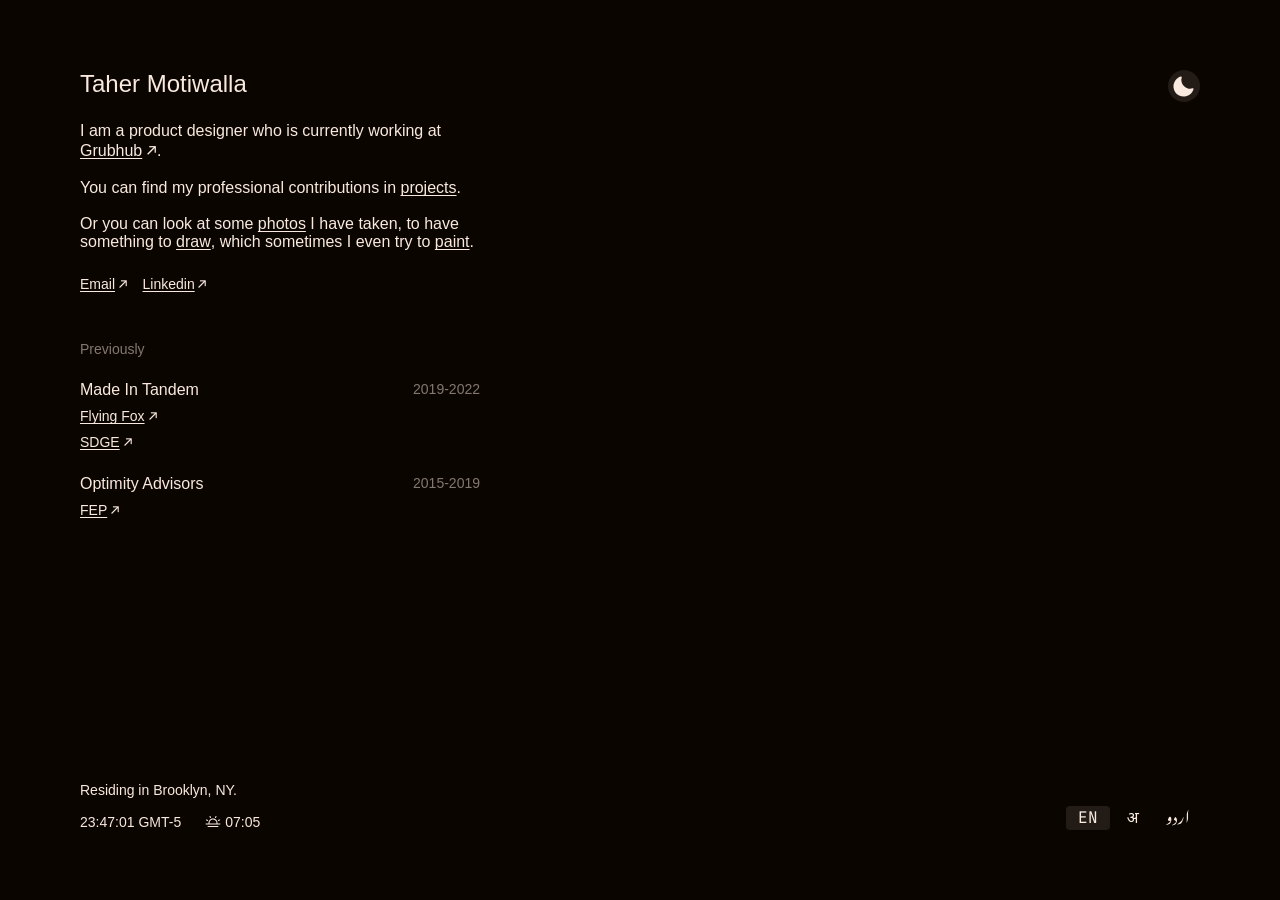
==== commit ced67cea: "Helvetica Neue, new home layout and password modal - Site font is Helvetica Neue; JetBrains Mono sta" ====
--- a/index.html
+++ b/index.html
@@ -13,7 +13,7 @@
 <meta charset="UTF-8">
 <meta name="viewport" content="width=device-width, initial-scale=1.0">
 <title>Taher Motiwalla</title>
-<meta name="description" content="Product designer at Grubhub. Living in Brooklyn, NY.">
+<meta name="description" content="Product designer at Grubhub. Residing in Brooklyn, NY.">
 <script>try{document.documentElement.dataset.theme=localStorage.getItem('theme')||'dark'}catch(e){}</script>
 <link rel="preconnect" href="https://fonts.googleapis.com">
 <link rel="preconnect" href="https://fonts.gstatic.com" crossorigin>
@@ -28,8 +28,9 @@
         <div class="bio-top">
             <div class="intro">
                 <h1>Taher Motiwalla</h1>
-                <p>Currently designing at <span class="nw"><button class="hl" data-panel="grubhub">Grubhub</button>.</span> Living in <span class="nw"><button class="hl" data-panel="brooklyn">Brooklyn, NY</button>.</span></p>
-                <p>Off the clock I like to <span class="nw"><button class="hl" data-panel="paint">paint</button>,</span> <span class="nw"><button class="hl" data-panel="draw">draw</button>,</span> <span class="nw"><button class="hl" data-panel="photo">take photo</button>,</span> <span class="nw"><button class="hl" data-panel="music">listen music</button>,</span> <span class="nw"><button class="hl" data-panel="book">read book</button>,</span> and <span class="nw"><button class="hl" data-panel="tennis">play tennis</button>.</span></p>
+                <p>I am a product designer who is currently working at <a class="ext" href="https://www.grubhub.com/" target="_blank" rel="noopener">Grubhub</a>.</p>
+                <p>You can find my professional contributions in <span class="nw"><button class="hl" data-panel="grubhub">projects</button>.</span></p>
+                <p>Or you can look at some <button class="hl" data-panel="photo">photos</button> I have taken, to have something to <span class="nw"><button class="hl" data-panel="draw">draw</button>,</span> which sometimes I even try to <span class="nw"><button class="hl" data-panel="paint">paint</button>.</span></p>
                 <div class="contact">
                     <a class="ext" href="mailto:tahermotiwalla@gmail.com">Email</a>
                     <a class="ext" href="https://www.linkedin.com/in/taher-luvai-motiwalla/" target="_blank" rel="noopener">Linkedin</a>
@@ -40,7 +41,7 @@
             <div class="mdetail" id="mdetail" hidden></div>
 
             <div class="previously">
-                <p class="label">previously</p>
+                <p class="label">Previously</p>
                 <div class="job">
                     <div>
                         <p class="co">Made in Tandem</p>
@@ -59,10 +60,12 @@
             </div>
         </div>
 
-        <div class="lang" role="group" aria-label="Language">
-            <button class="on" aria-pressed="true" aria-label="English">EN</button>
-            <button lang="hi" class="script" aria-pressed="false" aria-label="Hindi"><span class="g">अ</span></button>
-            <button lang="ur" class="script" dir="rtl" aria-pressed="false" aria-label="Urdu"><span class="g">اردو</span></button>
+        <div class="here">
+            <p class="residing">Residing in Brooklyn, NY.</p>
+            <div class="here-row">
+                <time class="clock" aria-label="Time in Brooklyn"></time>
+                <span class="sun-next"><span class="i i-sunrise"></span><time></time></span>
+            </div>
         </div>
     </section>
 
@@ -70,9 +73,15 @@
         <div class="panel" id="panel"></div>
     </section>
 
-    <button class="circle-btn theme-toggle" aria-label="Switch to light mode">
+    <button class="theme-toggle" aria-label="Switch to light mode">
         <span class="i i-moon"></span><span class="i i-sun"></span>
     </button>
+
+    <div class="lang" role="group" aria-label="Language">
+        <button class="on" aria-pressed="true" aria-label="English">EN</button>
+        <button lang="hi" class="script" aria-pressed="false" aria-label="Hindi"><span class="g">अ</span></button>
+        <button lang="ur" class="script" dir="rtl" aria-pressed="false" aria-label="Urdu"><span class="g">اردو</span></button>
+    </div>
 </main>
 
 <script src="js/data.js"></script>
--- a/css/site.css
+++ b/css/site.css
@@ -12,7 +12,8 @@
     --accent-bg: rgba(233,47,14,0.25);
     --phone:     #d9d9d9;
     --scrim:     rgba(0,0,0,0.2);
-    --mono: 'JetBrains Mono', ui-monospace, monospace;
+    --sans: 'Helvetica Neue', Helvetica, Arial, sans-serif;
+    --mono: 'JetBrains Mono', ui-monospace, monospace; /* only where Figma keeps it: ↗, language chips, password modal */
     --ease: cubic-bezier(.2,.8,.2,1);
     --spring: cubic-bezier(.34,1.56,.64,1);
     color-scheme: dark;
@@ -38,7 +39,7 @@
 *, *::before, *::after { box-sizing: border-box; margin: 0; padding: 0; }
 html, body { height: 100%; }
 body {
-    font-family: var(--mono);
+    font-family: var(--sans);
     font-size: 16px;
     color: var(--fg);
     background: var(--bg);
@@ -77,6 +78,10 @@
 .i-book    { --src: url(../assets/icons/book.svg); }
 .i-chat    { --src: url(../assets/icons/chat.svg); }
 .i-cmd     { --src: url(../assets/icons/command.svg); }
+.i-up-arrow{ --src: url(../assets/icons/arrow-up.svg); }
+.i-send    { --src: url(../assets/icons/send.svg); }
+.i-check   { --src: url(../assets/icons/check.svg); }
+.i-sunrise { --src: url(../assets/icons/sunrise.svg); }
 
 .circle-btn {
     width: 48px; height: 48px;
@@ -187,13 +192,42 @@
 }
 .toast.show { opacity: 1; transform: translate(-50%, 0); }
 
-/* ── PASSWORD GATE ── */
-.gate { display: grid; gap: 16px; padding: 32px; }
-.gate p { font-size: 14px; color: var(--fg-muted); }
-.gate-row { display: flex; border: 1px solid var(--line); }
+/* ── PASSWORD GATE ── (Figma: Comment Panel) */
+.gate-sheet {
+    width: min(572px, 100%);
+    display: grid; gap: 16px;
+    padding: 26px 24px;
+    background: var(--bg);
+    border: 0; border-radius: 0;
+}
+.gate-head { display: flex; align-items: center; gap: 16px; font-size: 16px; }
+.gate-head p { flex: 1; }
+.gate-head .i { width: 24px; height: 24px; }
+.gate-row, .gate-req {
+    display: flex; align-items: center; gap: 10px;
+    padding: 16px 10px;
+    font-family: var(--mono); font-size: 16px; text-transform: uppercase;
+}
+.gate-row { border: 1px solid var(--line); }
 .gate-row.error { animation: shake .4s; border-color: #e0503c; }
-.gate-row input { flex: 1; min-width: 0; padding: 16px; background: none; border: 0; outline: 0; }
-.gate-row button { padding: 0 20px; border-left: 1px solid var(--line); text-transform: uppercase; }
+.gate-row input { flex: 1; min-width: 0; padding: 0; background: none; border: 0; outline: 0; line-height: normal; text-transform: inherit; letter-spacing: .08em; }
+.gate-row input::placeholder { color: var(--fg); opacity: 1; letter-spacing: 0; text-transform: uppercase; }
+.gate-req { width: 100%; text-align: left; }
+.gate-req > span:first-child { flex: 1; }
+/* the 28px square buttons: a fill on hover, a press, then a check */
+.gate-go {
+    width: 28px; height: 28px; flex-shrink: 0;
+    display: grid; place-items: center;
+    border-radius: 3.111px;
+    transition: background-color .2s, transform .15s var(--spring);
+}
+.gate-go .i { width: 18px; height: 18px; transition: opacity .15s, transform .3s var(--spring); }
+.gate-go .i-send { width: 18.667px; height: 18.667px; }
+.gate-go:hover, .gate-req:hover .gate-go, .gate-go:focus-visible { background: var(--surface); }
+.gate-go:active, .gate-go.press { transform: scale(.86); }
+.gate-go.done { background: none; }
+.gate-go.done .i { --src: url(../assets/icons/check.svg); animation: pop .35s var(--spring); }
+@keyframes pop { from { transform: scale(.4); opacity: 0; } }
 @keyframes shake {
     20%, 60% { transform: translateX(-6px); }
     40%, 80% { transform: translateX(6px); }
--- a/css/home.css
+++ b/css/home.css
@@ -20,9 +20,9 @@
 .bio { transition-delay: .25s; }
 .bio-top { display: flex; flex-direction: column; gap: 48px; }
 .intro { display: flex; flex-direction: column; gap: 24px; }
-.intro h1 { font-size: 24px; font-weight: 700; }
-.intro p { font-size: 16px; line-height: normal; }
-.intro p + p { margin-top: -5px; } /* Figma uses a blank line, not a gap */
+.intro h1 { font-size: 24px; font-weight: 500; }
+.intro p { font-size: 16px; line-height: normal; margin-inline-end: -4px; } /* "…try to paint." is 399.5px: Figma fits it on one line, so a hair of slack */
+.intro p + p { margin-top: -6px; } /* Figma: paragraphs 1 blank line apart, 18px */
 
 .hl, .ext {
     text-decoration: underline;
@@ -35,26 +35,41 @@
 .hl { position: relative; cursor: pointer; }
 .hl:hover, .hl.active { text-decoration-thickness: 2px; }
 .hl.pinned { text-decoration-style: double; }
-.ext::after { content: ' ↗'; display: inline-block; text-decoration: none; margin-left: .35em; transition: transform .2s var(--spring); }
+.ext::after { content: '↗'; display: inline-block; font-family: var(--mono); text-decoration: none; margin-left: .3em; transition: transform .2s var(--spring); }
 .ext:hover::after { transform: translate(2px, -2px); }
 
 .contact { display: flex; gap: 16px; font-size: 14px; }
 .contact .ext::after { margin-left: .25em; }
 
 .previously { display: flex; flex-direction: column; gap: 24px; }
-.previously .label { font-size: 14px; font-weight: 300; text-transform: lowercase; }
+.previously .label { font-size: 14px; opacity: .5; }
 .job { display: flex; justify-content: space-between; align-items: flex-start; }
 .job > div { display: flex; flex-direction: column; gap: 8px; width: 183px; }
-.job .co { font-size: 16px; font-weight: 700; }
-.job .ext { font-size: 14px; font-weight: 300; width: fit-content; }
-.job .yrs { font-size: 14px; font-weight: 300; }
-
-.lang { display: flex; gap: 1px; }
+.job .co { font-size: 16px; text-transform: capitalize; }
+.job .ext { font-size: 14px; width: fit-content; }
+.job .yrs { font-size: 14px; opacity: .5; }
+
+/* ── BROOKLYN · TIME · NEXT SUNRISE / SUNSET ── */
+.here { display: flex; flex-direction: column; gap: 16px; font-size: 14px; }
+.here-row { display: flex; align-items: center; gap: 24px; font-variant-numeric: tabular-nums; }
+.sun-next { display: flex; align-items: center; gap: 4px; }
+.sun-next .i { width: 16px; height: 16px; }
+
+.lang {
+    position: absolute; z-index: 5;
+    right: var(--pad-x); bottom: var(--pad-y);
+    display: flex; gap: 1px;
+    transition: opacity .3s var(--ease);
+}
+.expanded .lang { opacity: 0; pointer-events: none; }
+/* the panel runs the full height (its height sets the phone size, so the
+   3rd phone stays cut off), over the chips' corner: they step aside meanwhile */
+.home-grid:has(.panel.show) .lang { opacity: 0; pointer-events: none; }
 .lang button {
     width: 44px; height: 24px;
     display: grid; place-items: center;
     border-radius: 4px;
-    font-size: 16px;
+    font-family: var(--mono); font-size: 16px;
     line-height: 1; /* script fonts' tall metrics pushed अ / اردو below EN */
     transition: background-color .2s;
 }
@@ -72,20 +87,29 @@
 .lang .g { display: block; }
 .nw { white-space: nowrap; }
 .lang button:not(.on):hover { background: var(--fg-faint); }
-/* translated bio: Latin letters stay in the mono, the script gets a proper font */
-.intro[lang="hi"], .previously .label[lang="hi"] { font-family: var(--mono), 'Noto Sans Devanagari', sans-serif; }
-.intro[lang="ur"], .previously .label[lang="ur"] { font-family: var(--mono), 'Noto Nastaliq Urdu', serif; }
+/* translated bio: Latin letters stay in Helvetica, the script gets a proper font */
+:is(.intro, .previously .label, .residing)[lang="hi"] { font-family: var(--sans), 'Noto Sans Devanagari', sans-serif; }
+:is(.intro, .previously .label, .residing)[lang="ur"] { font-family: var(--sans), 'Noto Nastaliq Urdu', serif; }
+.residing[lang="ur"] { line-height: 2.1; }
 .intro[lang="ur"] p, .intro[lang="ur"] h1 { line-height: 2.1; } /* Nastaliq needs tall lines */
 .intro[lang="ur"] p, .intro[lang="ur"] .contact .ext:first-child { font-size: 18px; } /* and reads small at the mono size */
 .intro[lang="ur"] p + p { margin-top: 0; }
 .intro[lang="ur"] .contact { justify-content: flex-start; align-items: baseline; } /* ای میل and LinkedIn share a baseline */
 
+/* 32px here (48px on project pages) */
 .theme-toggle {
     position: absolute;
     top: var(--pad-y); right: var(--pad-x);
     z-index: 5;
+    width: 32px; height: 32px;
+    display: grid; place-items: center;
+    border-radius: 50%;
+    background: var(--toggle-bg);
     transition: transform .25s var(--spring), background-color .4s var(--ease), opacity .3s var(--ease);
 }
+.theme-toggle:hover { transform: scale(1.08); }
+.theme-toggle:active { transform: scale(.94); }
+.theme-toggle .i { width: 21.333px; height: 21.333px; }
 .expanded .theme-toggle { opacity: 0; pointer-events: none; }
 
 /* ── PANEL ──
@@ -117,7 +141,6 @@
     background: var(--surface);
     transition: background-color .4s var(--ease), opacity .3s;
 }
-.panel.bare::before { opacity: 0; }
 .panel.show { opacity: 1; transform: none; pointer-events: auto; }
 .panel.bounce { animation: bounce .9s var(--spring) .15s; }
 @keyframes bounce {
@@ -156,7 +179,10 @@
 .pv-work .top-pill {
     position: absolute; top: 24px; left: 50%; z-index: 2;
     transform: translateX(-50%);
-}
+    background: none; /* like the password modal's buttons: the fill only on hover */
+    transition: background-color .2s;
+}
+.pv-work .top-pill:hover, .pv-work .top-pill:focus-visible { background: var(--surface-2); }
 .pill-swap { position: relative; display: grid; }
 .pill-swap > * { grid-area: 1 / 1; display: inline-flex; align-items: center; gap: 8px; transition: opacity .3s, transform .4s var(--spring); }
 .pill-swap .when-open { opacity: 0; transform: translateY(6px); }
@@ -218,7 +244,7 @@
 .card:hover .phone, .card:focus-within .phone { transform: translateY(var(--lift)); }
 .card:hover .card-meta, .card:focus-within .card-meta { opacity: 1; transform: translateY(-8px); }
 .card-meta .logo { width: 24px; height: 24px; border-radius: 4.8px; object-fit: cover; flex-shrink: 0; }
-.card-meta .t { font-size: 16px; font-weight: 700; text-transform: lowercase; white-space: nowrap; overflow: hidden; text-overflow: ellipsis; }
+.card-meta .t { font-size: 16px; font-weight: 500; text-transform: capitalize; white-space: nowrap; overflow: hidden; text-overflow: ellipsis; }
 
 /* make room: phones after the hovered one slide right */
 .expanded .card:is(:hover, :focus-within) ~ .card { transform: translateX(var(--push)); }
@@ -260,97 +286,6 @@
 }
 .req input:focus, .req textarea:focus { border-style: dashed; }
 .req .send { justify-self: end; font-size: 14px; }
-
-/* ── MUSIC ── */
-.player {
-    position: absolute; left: 50%; top: 50%;
-    transform: translate(-50%, -50%);
-    width: min(360px, 80cqw);
-    display: grid; gap: 20px;
-    padding: 24px;
-    border: 1px solid var(--line);
-    border-radius: 24px;
-    background: var(--bg);
-}
-.player .art {
-    width: 72%; justify-self: center;
-    aspect-ratio: 1; border-radius: 50%;
-    background: repeating-radial-gradient(circle, #1a130f 0 2px, #2b221c 3px 4px);
-    box-shadow: 0 10px 30px rgba(0,0,0,.35);
-    position: relative;
-}
-.player .art::after {
-    content: ''; position: absolute; inset: 33%;
-    border-radius: 50%;
-    background: radial-gradient(circle, var(--bg) 0 7%, #ff8d58 8%);
-}
-.player.playing .art { animation: spin 4s linear infinite; }
-@keyframes spin { to { transform: rotate(1turn); } }
-.player .song { font-weight: 700; text-transform: lowercase; }
-.player .artist { font-size: 14px; font-weight: 300; color: var(--fg-muted); text-transform: lowercase; }
-.player .bar { height: 2px; background: var(--fg-faint); position: relative; }
-.player .bar i { position: absolute; inset: 0 auto 0 0; width: 0; background: var(--fg); }
-.player .times { display: flex; justify-content: space-between; font-size: 12px; font-weight: 300; margin-top: -12px; }
-.player .ctrl { display: flex; justify-content: center; align-items: center; gap: 32px; font-size: 18px; }
-.player .play {
-    width: 48px; height: 48px; border-radius: 50%;
-    background: var(--fg); color: var(--bg);
-    display: grid; place-items: center;
-    transition: transform .2s var(--spring);
-}
-.player .play:active { transform: scale(.9); }
-/* Spotify's embed: a slim bar that's the credit and the real player */
-.player .spot, .player iframe { width: 100%; height: 80px; border: 0; border-radius: 12px; display: block; }
-.player .spot { background: var(--fg-faint); }
-.eq { display: inline-flex; gap: 2px; align-items: flex-end; height: 12px; margin-left: 8px; }
-.eq i { width: 2px; background: var(--fg); height: 30%; }
-.player.playing .eq i { animation: eq .8s ease-in-out infinite alternate; }
-.eq i:nth-child(2) { animation-delay: -.3s !important; }
-.eq i:nth-child(3) { animation-delay: -.6s !important; }
-@keyframes eq { to { height: 100%; } }
-
-/* ── BOOK ── */
-.book-wrap { position: absolute; inset: 0; display: grid; place-items: center; }
-/* flat and large; capped near the cover file's own 500px height so it stays sharp */
-.book {
-    height: min(80cqh, 520px); aspect-ratio: 307 / 500;
-    object-fit: cover;
-    background: #e9dccb;
-    border-radius: 2px 6px 6px 2px;
-    box-shadow: 0 20px 40px rgba(0,0,0,.35);
-    transition: transform .4s var(--spring);
-}
-.book:hover { transform: translateY(-4px); }
-
-/* ── BROOKLYN MAP ── */
-.pv-map .bk-wrap { position: absolute; inset: 32px 32px 64px; }
-.bk-map { width: 100%; height: 100%; display: block; overflow: visible; }
-.bk-map .nb {
-    fill: transparent;
-    stroke: var(--fg); stroke-opacity: .28; stroke-width: .8;
-    vector-effect: non-scaling-stroke;
-    transition: fill .2s, stroke-opacity .2s;
-    cursor: crosshair;
-}
-.bk-map .nb.park { fill: var(--fg-faint); }               /* parks, cemeteries, airport */
-.bk-map .nb:hover { fill: var(--accent-bg); stroke: var(--accent); stroke-opacity: 1; }
-.bk-map .outline { fill: none; stroke: var(--fg); stroke-width: 1.5; vector-effect: non-scaling-stroke; pointer-events: none; }
-.bk-hood, .bk-temp { position: absolute; bottom: 24px; font-size: 14px; text-transform: lowercase; }
-.bk-hood { left: 32px; font-weight: 300; color: var(--accent); }
-.bk-temp { right: 32px; font-weight: 700; font-variant-numeric: tabular-nums; }
-.mbox .pv-map .bk-wrap { inset: 12px 12px 40px; }
-.mbox .bk-hood, .mbox .bk-temp { bottom: 12px; font-size: 12px; }
-.mbox .bk-hood { left: 12px; }
-.mbox .bk-temp { right: 12px; }
-
-/* ── TENNIS ── */
-.pv-tennis canvas { position: absolute; inset: 0; width: 100%; height: 100%; }
-/* a chip over the court, so the dashed net line doesn't run through the text */
-.pv-tennis .pv-note {
-    position: absolute; left: 50%; bottom: 24px; transform: translateX(-50%);
-    display: block; padding: 4px 10px; border-radius: 4px;
-    background: var(--surface); color: var(--fg-muted); white-space: nowrap;
-}
 
 /* ── MOBILE ── (Figma: Mobile / Site Home) */
 .mdetail { display: flex; flex-direction: column; gap: 24px; }
@@ -368,13 +303,10 @@
     overflow: hidden;
 }
 .mbox .pv { left: 0; }
-.mbox.bare { background: none; aspect-ratio: auto; height: 380px; overflow: visible; }
-.mbox-book.bare { height: 420px; }
-.mbox-music.bare { height: 500px; } /* record player + spotify bar */
-.mbox .player { width: min(300px, 100%); }
-.mbox canvas { touch-action: none; }
 .mcap { display: flex; align-items: center; justify-content: space-between; gap: 12px; padding: 0 8px; }
 .mcap .txt { display: flex; flex-direction: column; gap: 2px; text-transform: lowercase; font-size: 14px; }
+.mcap.proj .txt { text-transform: capitalize; }
+.mcap.proj b { font-weight: 500; }
 .mcap .txt span { font-weight: 300; font-size: 13px; }
 .mcap.proj { justify-content: flex-start; gap: 8px; }
 .mcap .logo { width: 32px; height: 32px; border-radius: 6.67px; object-fit: cover; flex-shrink: 0; }
@@ -396,5 +328,6 @@
     .intro h1 { margin-bottom: 40px; }
     .mdetail { margin-top: -40px; } /* sits 24px under the links, like Figma */
     .theme-toggle { top: 64px; right: 24px; }
+    .lang { position: static; margin-top: 24px; } /* back under the bio, after Brooklyn */
     .stage, .panel { display: none; }
 }
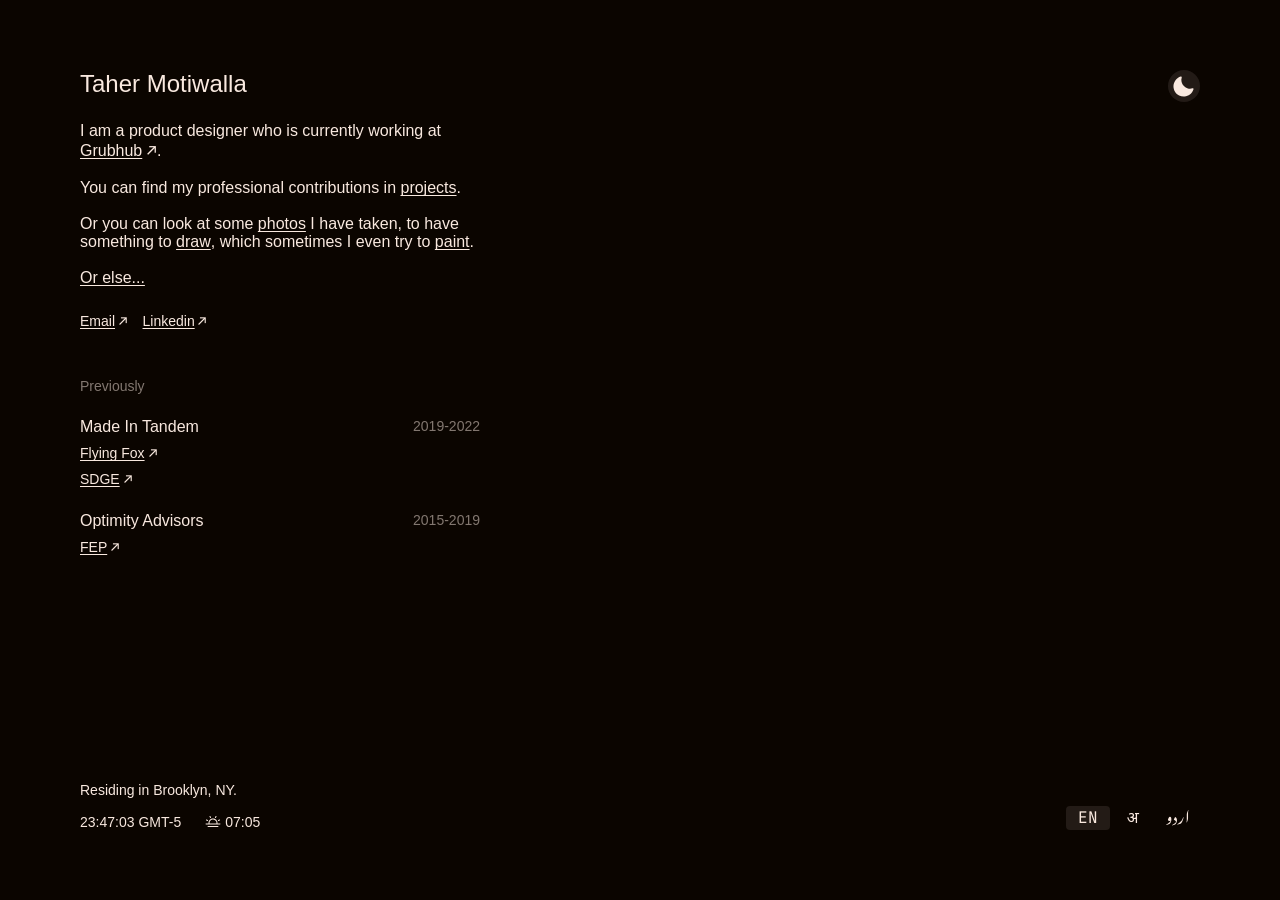
==== commit a19b3c41: "10/27 changes: hover reveal, mobile projects page, Or else, fixes - Home: hovering a phone just lift" ====
--- a/index.html
+++ b/index.html
@@ -14,6 +14,7 @@
 <meta name="viewport" content="width=device-width, initial-scale=1.0">
 <title>Taher Motiwalla</title>
 <meta name="description" content="Product designer at Grubhub. Residing in Brooklyn, NY.">
+<meta name="theme-color" content="#0b0500">
 <script>try{document.documentElement.dataset.theme=localStorage.getItem('theme')||'dark'}catch(e){}</script>
 <link rel="preconnect" href="https://fonts.googleapis.com">
 <link rel="preconnect" href="https://fonts.gstatic.com" crossorigin>
@@ -31,6 +32,8 @@
                 <p>I am a product designer who is currently working at <a class="ext" href="https://www.grubhub.com/" target="_blank" rel="noopener">Grubhub</a>.</p>
                 <p>You can find my professional contributions in <span class="nw"><button class="hl" data-panel="grubhub">projects</button>.</span></p>
                 <p>Or you can look at some <button class="hl" data-panel="photo">photos</button> I have taken, to have something to <span class="nw"><button class="hl" data-panel="draw">draw</button>,</span> which sometimes I even try to <span class="nw"><button class="hl" data-panel="paint">paint</button>.</span></p>
+                <!-- each click swaps the words (OR_ELSE in data.js); the last one becomes a song player -->
+                <div class="orelse"><button class="oe" id="orelse" aria-live="polite">Or else...</button></div>
                 <div class="contact">
                     <a class="ext" href="mailto:tahermotiwalla@gmail.com">Email</a>
                     <a class="ext" href="https://www.linkedin.com/in/taher-luvai-motiwalla/" target="_blank" rel="noopener">Linkedin</a>
--- a/css/home.css
+++ b/css/home.css
@@ -37,6 +37,51 @@
 .hl.pinned { text-decoration-style: double; }
 .ext::after { content: '↗'; display: inline-block; font-family: var(--mono); text-decoration: none; margin-left: .3em; transition: transform .2s var(--spring); }
 .ext:hover::after { transform: translate(2px, -2px); }
+
+/* "Or else...": looks like the other links; each click swaps the words */
+.orelse { margin-top: -6px; min-height: 19px; } /* same spacing as the paragraphs */
+.oe {
+    text-align: start;
+    text-decoration: underline; text-underline-offset: 2px; text-decoration-thickness: 1px; text-decoration-skip-ink: none;
+}
+.oe:hover { text-decoration-thickness: 2px; }
+.oe.swap { animation: oe-swap .4s var(--spring); }
+@keyframes oe-swap { from { opacity: 0; transform: translateY(6px) rotate(-1.5deg); } }
+
+/* …and the last words turn into a song player. Its underline is the
+   progress bar: it fills as the 30s preview plays. */
+.oe-player {
+    --p: 0;
+    position: relative;
+    display: inline-flex; align-items: center; gap: 8px;
+    padding-bottom: 4px;
+    animation: oe-swap .45s var(--spring);
+}
+.oe-player::before, .oe-player::after { content: ''; position: absolute; left: 0; bottom: 0; height: 1px; background: currentColor; }
+.oe-player::before { right: 0; opacity: .25; }
+.oe-player::after { width: calc(var(--p) * 100%); transition: width .25s linear; }
+.oe-mute {
+    width: 28px; height: 28px; margin: -4px 0 -4px -6px;
+    display: grid; place-items: center;
+    border-radius: 4px;
+    transition: background-color .2s, transform .2s var(--spring);
+}
+.oe-mute:hover, .oe-mute:focus-visible { background: var(--fg-faint); }
+.oe-mute:active { transform: scale(.9); }
+/* not live: the mute button breathes, asking to be pressed */
+.oe-player:not(.live) .oe-mute { animation: oe-ask 1.6s var(--ease) infinite; }
+@keyframes oe-ask { 50% { background: var(--fg-faint); } }
+.oe-bars { display: flex; align-items: flex-end; gap: 2px; height: 12px; }
+.oe-bars i { width: 2px; height: 3px; border-radius: 1px; background: currentColor; opacity: .5; transition: opacity .2s; }
+.oe-player.live .oe-bars i { opacity: 1; animation: oe-bar .9s ease-in-out infinite alternate; }
+.oe-player.live .oe-bars i:nth-child(2) { animation-delay: -.3s; animation-duration: .7s; }
+.oe-player.live .oe-bars i:nth-child(3) { animation-delay: -.6s; animation-duration: 1.1s; }
+.oe-player.live .oe-bars i:nth-child(4) { animation-delay: -.15s; animation-duration: .8s; }
+@keyframes oe-bar { to { height: 12px; } }
+.oe-t { white-space: nowrap; }
+.oe-a { opacity: .5; margin-left: 2px; }
+.oe-sp { font-size: 14px; margin-left: 4px; }
+.oe-embed { width: 100%; border: 0; border-radius: 12px; }
 
 .contact { display: flex; gap: 16px; font-size: 14px; }
 .contact .ext::after { margin-left: .25em; }
@@ -195,29 +240,30 @@
 /* Phones are the same size in both states: as tall as the panel
    allows after the pill (top) and the hover title (bottom).
    Expanded, they spread to fill the panel; with more projects than fit
-   it's a carousel and phones run off the edges. A hovered phone never
-   moves sideways; the phones after it slide right (--push) to make room
-   for its buttons, past the edge if need be. */
+   it's a carousel and phones run off the edges. Hovering only lifts a
+   phone: nothing moves sideways. */
 .cards {
     --edge: clamp(48px, 5cqw, 80px);
-    --ph: calc(100cqh - 96px - 64px); /* top: pill · bottom: title */
+    --ph: calc(100cqh - 96px - 88px); /* top: pill · bottom: title and description */
     --pw: calc(var(--ph) * 402 / 874);
-    --edge-r: max(var(--edge), 76px); /* the last phone's buttons always fit: 24 gap + 36 button + 16 */
-    --push: 40px;
     position: absolute;
     left: 0; right: 0; top: 72px;
     display: flex; gap: 48px;
-    padding: 24px var(--edge-r) 0 var(--edge); /* top room so a lifted phone isn't clipped */
+    padding: 24px var(--edge) 0; /* top room so a lifted phone isn't clipped */
     overflow-x: hidden;
     scroll-snap-type: x mandatory;
     scrollbar-width: none;
     transition: gap .65s var(--ease-x);
 }
 .cards::-webkit-scrollbar { display: none; }
+/* scrolls only when the phones don't fit at rest (.scrolls, set in home.js):
+   the hover push alone must never make the row scrollable, or Safari snaps it
+   a whole card over and the hovered phone jumps out from under the cursor */
+.expanded .cards.scrolls { overflow-x: auto; }
+.cards:not(.scrolls) { scroll-snap-type: none; }
 .expanded .cards {
-    overflow-x: auto;
     /* spread edge to edge; with too many projects to fit, fall back to 48px and scroll */
-    gap: max(48px, (100cqw - var(--edge) - var(--edge-r) - var(--n) * var(--pw)) / max(1, var(--n) - 1));
+    gap: max(48px, (100cqw - 2 * var(--edge) - var(--n) * var(--pw)) / max(1, var(--n) - 1));
 }
 
 .card {
@@ -226,7 +272,6 @@
     flex: 0 0 auto;
     scroll-snap-align: start;
     scroll-margin-left: var(--edge);
-    transition: transform .45s var(--ease-x);
 }
 .card-main { width: var(--pw); display: flex; flex-direction: column; gap: 16px; text-decoration: none; }
 .card .phone {
@@ -236,56 +281,31 @@
 }
 /* hover: the phone lifts and the title slides out from under it */
 .card-meta {
-    display: flex; align-items: center; justify-content: center; gap: 8px;
+    display: flex; flex-direction: column; align-items: center; gap: 4px;
     padding: 0 6px;
+    text-align: center;
     opacity: 0; transform: translateY(-20px);
     transition: opacity .25s var(--ease), transform .4s var(--spring);
 }
 .card:hover .phone, .card:focus-within .phone { transform: translateY(var(--lift)); }
 .card:hover .card-meta, .card:focus-within .card-meta { opacity: 1; transform: translateY(-8px); }
+.card-name { display: flex; align-items: center; gap: 8px; max-width: 100%; }
 .card-meta .logo { width: 24px; height: 24px; border-radius: 4.8px; object-fit: cover; flex-shrink: 0; }
 .card-meta .t { font-size: 16px; font-weight: 500; text-transform: capitalize; white-space: nowrap; overflow: hidden; text-overflow: ellipsis; }
-
-/* make room: phones after the hovered one slide right */
-.expanded .card:is(:hover, :focus-within) ~ .card { transform: translateX(var(--push)); }
-
-/* side buttons (expanded only): read the case study · request details.
-   The 24px spacer is part of the box, so moving to the buttons keeps the hover. */
-.card-acts {
-    position: absolute; top: 0; left: 100%;
-    width: 60px; height: var(--ph);
-    display: flex; flex-direction: column; align-items: flex-end; justify-content: center; gap: 48px;
-    opacity: 0; visibility: hidden;
-    transform: translate(-8px, var(--lift));
-    transition: opacity .2s var(--ease), transform .35s var(--spring), visibility 0s .2s;
-}
-.expanded .card:is(:hover, :focus-within) .card-acts {
-    opacity: 1; visibility: visible;
-    transform: translate(0, var(--lift));
-    transition: opacity .2s var(--ease) .1s, transform .35s var(--spring) .1s, visibility 0s;
-}
-.act {
-    width: 36px; height: 36px; flex-shrink: 0;
-    display: grid; place-items: center;
-    border-radius: 4px;
-    color: var(--fg);
-    transition: background-color .2s, transform .2s var(--spring);
-}
-.act .i { width: 24px; height: 24px; }
-.act:hover, .act:focus-visible { background: var(--surface-2); }
-.act:active { transform: scale(.92); }
-
-/* request-details dialog */
-.req { display: grid; gap: 16px; padding: 24px 32px 32px; }
-.req > p { font-size: 14px; font-weight: 300; color: var(--fg-muted); text-transform: lowercase; }
-.req label { display: grid; gap: 8px; font-size: 14px; text-transform: lowercase; }
-.req input, .req textarea {
-    width: 100%; padding: 12px 14px;
-    background: none; border: 1px solid var(--line); border-radius: 0; outline: 0;
-    font-size: 14px; resize: vertical;
-}
-.req input:focus, .req textarea:focus { border-style: dashed; }
-.req .send { justify-self: end; font-size: 14px; }
+.card-meta .d { font-size: 14px; color: var(--fg-muted); white-space: nowrap; overflow: hidden; text-overflow: ellipsis; max-width: 100%; }
+
+/* first visit: the first phone lifts and shows its name, then settles (home.js hintFirst) */
+.card.hint .phone { animation: hint-lift 2.2s var(--ease) .55s both; }
+.card.hint .card-meta { animation: hint-meta 2.2s var(--ease) .55s both; }
+@keyframes hint-lift {
+    0%, 100% { transform: none; }
+    14% { transform: translateY(calc(var(--lift) - 8px)); }
+    22%, 78% { transform: translateY(var(--lift)); }
+}
+@keyframes hint-meta {
+    0%, 100% { opacity: 0; transform: translateY(-20px); }
+    18%, 78% { opacity: 1; transform: translateY(-8px); }
+}
 
 /* ── MOBILE ── (Figma: Mobile / Site Home) */
 .mdetail { display: flex; flex-direction: column; gap: 24px; }
@@ -305,20 +325,66 @@
 .mbox .pv { left: 0; }
 .mcap { display: flex; align-items: center; justify-content: space-between; gap: 12px; padding: 0 8px; }
 .mcap .txt { display: flex; flex-direction: column; gap: 2px; text-transform: lowercase; font-size: 14px; }
-.mcap.proj .txt { text-transform: capitalize; }
+.mcap.proj .txt { text-transform: none; }
+.mcap.proj .txt b { text-transform: capitalize; }
 .mcap.proj b { font-weight: 500; }
 .mcap .txt span { font-weight: 300; font-size: 13px; }
 .mcap.proj { justify-content: flex-start; gap: 8px; }
 .mcap .logo { width: 32px; height: 32px; border-radius: 6.67px; object-fit: cover; flex-shrink: 0; }
-.mcards { display: flex; flex-direction: column; gap: 24px; }
+/* projects: their own page over the bio (Figma: Site Home Dark Mode, mobile) */
+.mproj {
+    position: fixed; inset: 0; z-index: 50;
+    overflow-y: auto; overscroll-behavior: contain;
+    padding: 128px 24px calc(48px + env(safe-area-inset-bottom));
+    background: var(--bg);
+    opacity: 0; visibility: hidden; transform: translateY(24px);
+    transition: opacity .3s var(--ease), transform .45s var(--spring), visibility 0s .45s, background-color .4s var(--ease);
+}
+.mproj.open { opacity: 1; visibility: visible; transform: none; transition-delay: 0s; }
+.mproj.instant { transition: none; }
+body.mproj-open { overflow: hidden; }
+/* the theme toggle stays where it was, on top of the projects page */
+.mproj-open .theme-toggle { position: fixed; z-index: 60; }
+.mproj-bar { display: flex; align-items: center; justify-content: space-between; gap: 16px; }
+.mproj .mret { align-self: auto; }
+
+/* grid / list switch: a thumb slides under the picked side */
+.vtoggle {
+    position: relative;
+    display: flex; padding: 3px;
+    border-radius: 999px;
+    background: var(--surface);
+    transition: background-color .4s var(--ease);
+}
+.vtoggle::before {
+    content: ''; position: absolute; top: 3px; left: 3px;
+    width: 40px; height: 32px; border-radius: 999px;
+    background: var(--surface-2);
+    box-shadow: 0 1px 3px rgba(0,0,0,.25);
+    transition: transform .35s var(--spring), background-color .4s var(--ease);
+}
+.mproj[data-view="list"] .vtoggle::before { transform: translateX(40px); }
+.vtoggle button {
+    position: relative;
+    width: 40px; height: 32px;
+    display: grid; place-items: center;
+    border-radius: 999px;
+    opacity: .5; transition: opacity .2s;
+}
+.vtoggle button[aria-checked="true"] { opacity: 1; }
+
+.mgrid { display: grid; grid-template-columns: 1fr 1fr; gap: 24px 20px; margin-top: 24px; }
+.mproj[data-view="list"] .mgrid { grid-template-columns: 1fr; gap: 40px; padding: 0 24px; }
 .mcard { display: flex; flex-direction: column; gap: 16px; text-decoration: none; animation: m-in .5s var(--ease) both; animation-delay: calc(var(--i) * 60ms); }
-.mcard .mbox .phone {
-    position: absolute; left: 50%; top: 15.6%;
-    width: 79.5%; height: auto;
-    transform: translateX(-50%);
-    transition: transform .35s var(--spring);
-}
-.mcard:active .mbox .phone { transform: translateX(-50%) translateY(-6px); }
+.mcard:nth-child(1) { view-transition-name: mcard-1; } .mcard:nth-child(2) { view-transition-name: mcard-2; }
+.mcard:nth-child(3) { view-transition-name: mcard-3; } .mcard:nth-child(4) { view-transition-name: mcard-4; }
+.mcard:nth-child(5) { view-transition-name: mcard-5; } .mcard:nth-child(6) { view-transition-name: mcard-6; }
+.mcard .phone { width: 100%; transition: transform .35s var(--spring), background-color .4s; }
+.mcard:active .phone { transform: translateY(-6px); }
+.mcard .mcap { display: none; justify-content: center; }
+.mproj[data-view="list"] .mcard .mcap { display: flex; }
+.mcard.hint .phone { animation: m-hint 1.1s var(--spring) .7s both; }
+@keyframes m-hint { 0%, 100% { transform: none; } 35% { transform: translateY(-18px); } 60% { transform: translateY(-4px); } 75% { transform: translateY(-9px); } }
 
 @media (max-width: 900px) {
     body.home { overflow: auto; }
@@ -331,3 +397,4 @@
     .lang { position: static; margin-top: 24px; } /* back under the bio, after Brooklyn */
     .stage, .panel { display: none; }
 }
+@media (min-width: 901px) { .mproj { display: none; } }
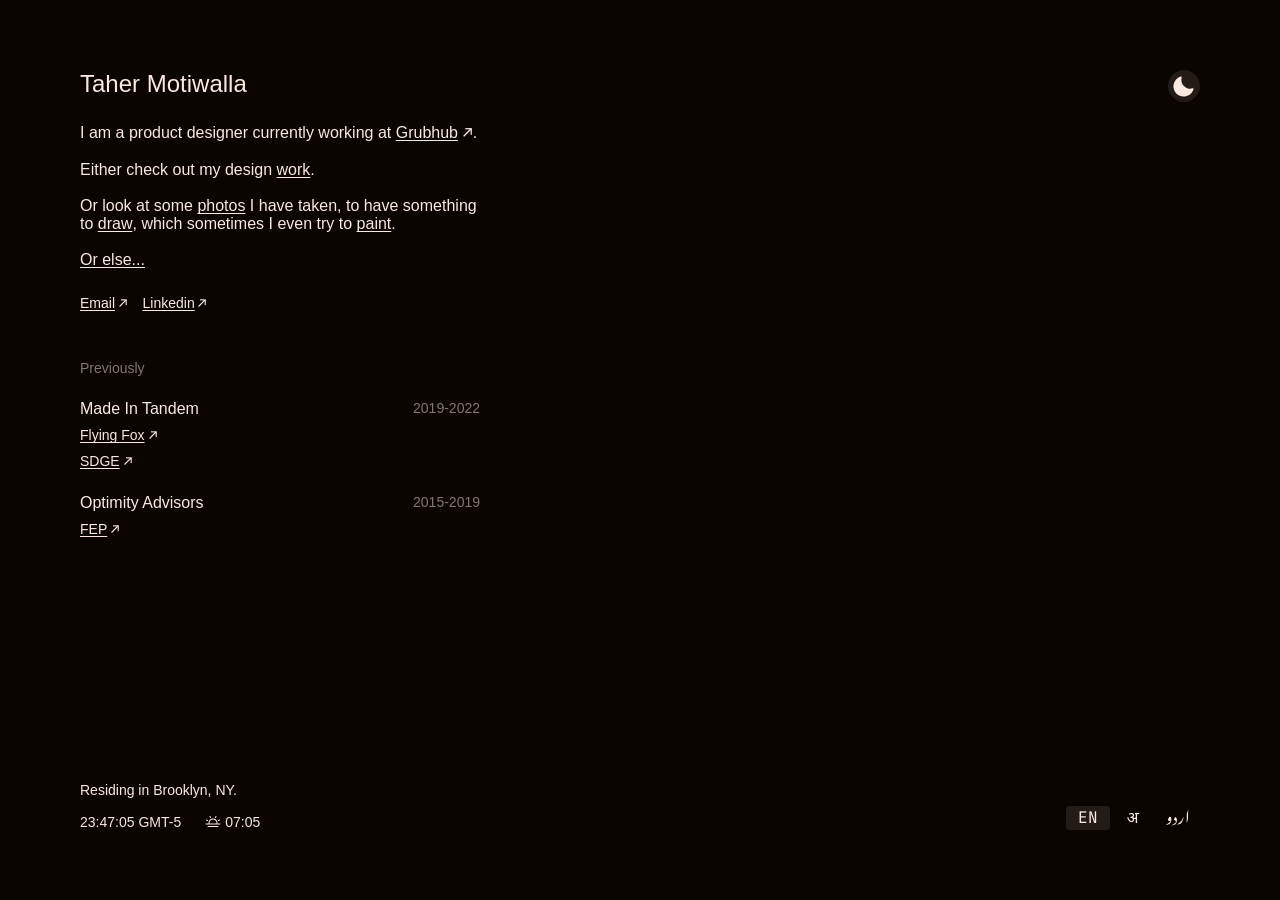
==== commit 09cd699e: "Bio copy, Or else ends on jk hehe, no ⌘ shortcut, hover waits on open, lighter email/LinkedIn icons " ====
--- a/index.html
+++ b/index.html
@@ -29,9 +29,9 @@
         <div class="bio-top">
             <div class="intro">
                 <h1>Taher Motiwalla</h1>
-                <p>I am a product designer who is currently working at <a class="ext" href="https://www.grubhub.com/" target="_blank" rel="noopener">Grubhub</a>.</p>
-                <p>You can find my professional contributions in <span class="nw"><button class="hl" data-panel="grubhub">projects</button>.</span></p>
-                <p>Or you can look at some <button class="hl" data-panel="photo">photos</button> I have taken, to have something to <span class="nw"><button class="hl" data-panel="draw">draw</button>,</span> which sometimes I even try to <span class="nw"><button class="hl" data-panel="paint">paint</button>.</span></p>
+                <p>I am a product designer currently working at <a class="ext" href="https://www.grubhub.com/" target="_blank" rel="noopener">Grubhub</a>.</p>
+                <p>Either check out my design <span class="nw"><button class="hl" data-panel="grubhub">work</button>.</span></p>
+                <p>Or look at some <button class="hl" data-panel="photo">photos</button> I have taken, to have something to <span class="nw"><button class="hl" data-panel="draw">draw</button>,</span> which sometimes I even try to <span class="nw"><button class="hl" data-panel="paint">paint</button>.</span></p>
                 <!-- each click swaps the words (OR_ELSE in data.js); the last one becomes a song player -->
                 <div class="orelse"><button class="oe" id="orelse" aria-live="polite">Or else...</button></div>
                 <div class="contact">
--- a/css/site.css
+++ b/css/site.css
@@ -77,7 +77,6 @@
 .i-return  { --src: url(../assets/icons/return.svg); }
 .i-book    { --src: url(../assets/icons/book.svg); }
 .i-chat    { --src: url(../assets/icons/chat.svg); }
-.i-cmd     { --src: url(../assets/icons/command.svg); }
 .i-up-arrow{ --src: url(../assets/icons/arrow-up.svg); }
 .i-send    { --src: url(../assets/icons/send.svg); }
 .i-check   { --src: url(../assets/icons/check.svg); }
@@ -94,7 +93,6 @@
 }
 .circle-btn:hover { transform: scale(1.08); }
 .circle-btn:active { transform: scale(.94); }
-.circle-btn .i-linkedin { width: 28.8px; height: 28.8px; }
 
 /* Theme toggle: icon swaps with a little spin */
 .theme-toggle .i { transition: transform .3s var(--ease), opacity .16s; }
--- a/css/home.css
+++ b/css/home.css
@@ -80,7 +80,6 @@
 @keyframes oe-bar { to { height: 12px; } }
 .oe-t { white-space: nowrap; }
 .oe-a { opacity: .5; margin-left: 2px; }
-.oe-sp { font-size: 14px; margin-left: 4px; }
 .oe-embed { width: 100%; border: 0; border-radius: 12px; }
 
 .contact { display: flex; gap: 16px; font-size: 14px; }
@@ -287,8 +286,8 @@
     opacity: 0; transform: translateY(-20px);
     transition: opacity .25s var(--ease), transform .4s var(--spring);
 }
-.card:hover .phone, .card:focus-within .phone { transform: translateY(var(--lift)); }
-.card:hover .card-meta, .card:focus-within .card-meta { opacity: 1; transform: translateY(-8px); }
+body:not(.hover-hold) .card:hover .phone, .card:focus-within .phone { transform: translateY(var(--lift)); }
+body:not(.hover-hold) .card:hover .card-meta, .card:focus-within .card-meta { opacity: 1; transform: translateY(-8px); }
 .card-name { display: flex; align-items: center; gap: 8px; max-width: 100%; }
 .card-meta .logo { width: 24px; height: 24px; border-radius: 4.8px; object-fit: cover; flex-shrink: 0; }
 .card-meta .t { font-size: 16px; font-weight: 500; text-transform: capitalize; white-space: nowrap; overflow: hidden; text-overflow: ellipsis; }
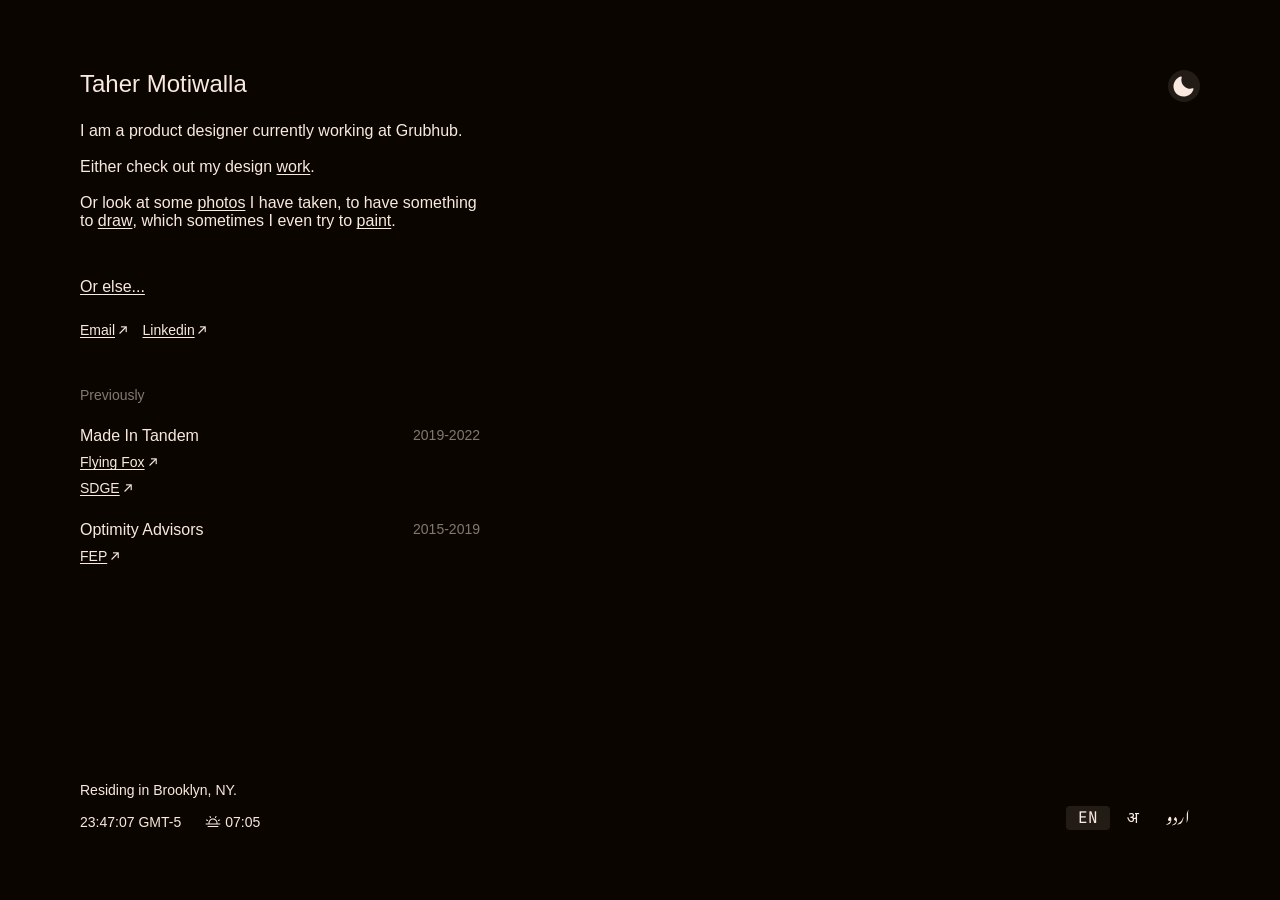
==== commit d3d2e544: "Unlink Grubhub, group Or else with contact links, shorter Or else sequence Co-Authored-By: Claude Op" ====
--- a/index.html
+++ b/index.html
@@ -29,7 +29,7 @@
         <div class="bio-top">
             <div class="intro">
                 <h1>Taher Motiwalla</h1>
-                <p>I am a product designer currently working at <a class="ext" href="https://www.grubhub.com/" target="_blank" rel="noopener">Grubhub</a>.</p>
+                <p>I am a product designer currently working at Grubhub.</p>
                 <p>Either check out my design <span class="nw"><button class="hl" data-panel="grubhub">work</button>.</span></p>
                 <p>Or look at some <button class="hl" data-panel="photo">photos</button> I have taken, to have something to <span class="nw"><button class="hl" data-panel="draw">draw</button>,</span> which sometimes I even try to <span class="nw"><button class="hl" data-panel="paint">paint</button>.</span></p>
                 <!-- each click swaps the words (OR_ELSE in data.js); the last one becomes a song player -->
--- a/css/home.css
+++ b/css/home.css
@@ -39,7 +39,7 @@
 .ext:hover::after { transform: translate(2px, -2px); }
 
 /* "Or else...": looks like the other links; each click swaps the words */
-.orelse { margin-top: -6px; min-height: 19px; } /* same spacing as the paragraphs */
+.orelse { margin-top: 24px; min-height: 19px; } /* Figma: grouped with the contact links, 48px below the paragraphs */
 .oe {
     text-align: start;
     text-decoration: underline; text-underline-offset: 2px; text-decoration-thickness: 1px; text-decoration-skip-ink: none;
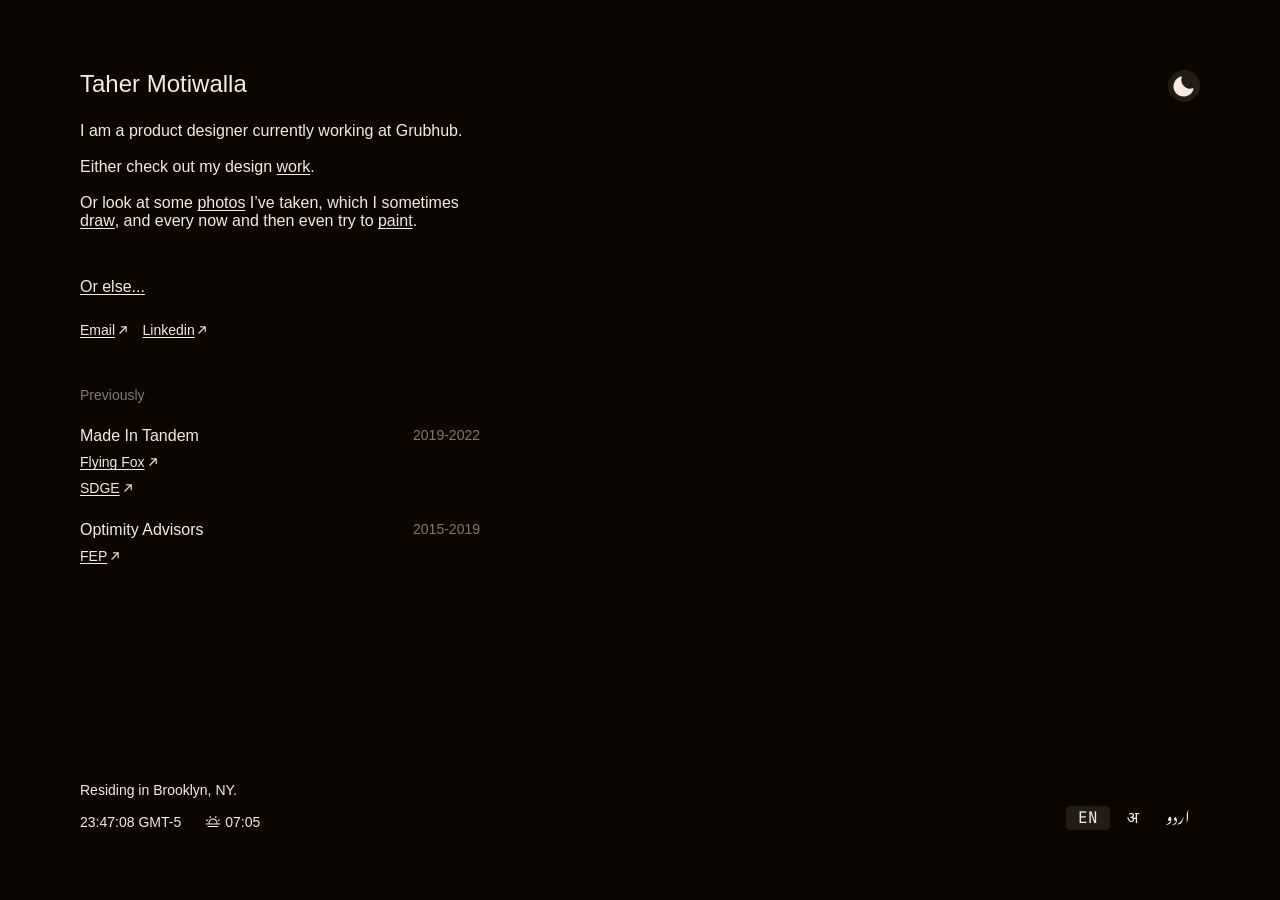
==== commit fea1e4fa: "Reword hobbies line in bio; swap growl for "Hit the road dude" Co-Authored-By: Claude Opus 5.5 <nore" ====
--- a/index.html
+++ b/index.html
@@ -31,7 +31,7 @@
                 <h1>Taher Motiwalla</h1>
                 <p>I am a product designer currently working at Grubhub.</p>
                 <p>Either check out my design <span class="nw"><button class="hl" data-panel="grubhub">work</button>.</span></p>
-                <p>Or look at some <button class="hl" data-panel="photo">photos</button> I have taken, to have something to <span class="nw"><button class="hl" data-panel="draw">draw</button>,</span> which sometimes I even try to <span class="nw"><button class="hl" data-panel="paint">paint</button>.</span></p>
+                <p>Or look at some <button class="hl" data-panel="photo">photos</button> I’ve taken, which I sometimes <span class="nw"><button class="hl" data-panel="draw">draw</button>,</span> and every now and then even try to <span class="nw"><button class="hl" data-panel="paint">paint</button>.</span></p>
                 <!-- each click swaps the words (OR_ELSE in data.js); the last one becomes a song player -->
                 <div class="orelse"><button class="oe" id="orelse" aria-live="polite">Or else...</button></div>
                 <div class="contact">
--- a/css/home.css
+++ b/css/home.css
@@ -39,7 +39,8 @@
 .ext:hover::after { transform: translate(2px, -2px); }
 
 /* "Or else...": looks like the other links; each click swaps the words */
-.orelse { margin-top: 24px; min-height: 19px; } /* Figma: grouped with the contact links, 48px below the paragraphs */
+.orelse { margin-top: 24px; height: 19px; } /* Figma: grouped with the contact links, 48px below the paragraphs */
+.orelse:has(.oe-embed), .intro[lang="ur"] .orelse { height: auto; } /* Nastaliq lines run taller */ /* Spotify's own player, if the preview won't load */
 .oe {
     text-align: start;
     text-decoration: underline; text-underline-offset: 2px; text-decoration-thickness: 1px; text-decoration-skip-ink: none;
@@ -54,14 +55,14 @@
     --p: 0;
     position: relative;
     display: inline-flex; align-items: center; gap: 8px;
-    padding-bottom: 4px;
+    height: 19px; /* one line, same as the words, so the gaps above and below don't move */
     animation: oe-swap .45s var(--spring);
 }
-.oe-player::before, .oe-player::after { content: ''; position: absolute; left: 0; bottom: 0; height: 1px; background: currentColor; }
+.oe-player::before, .oe-player::after { content: ''; position: absolute; left: 0; bottom: -3px; height: 1px; background: currentColor; }
 .oe-player::before { right: 0; opacity: .25; }
 .oe-player::after { width: calc(var(--p) * 100%); transition: width .25s linear; }
 .oe-mute {
-    width: 28px; height: 28px; margin: -4px 0 -4px -6px;
+    width: 28px; height: 28px; margin: -5px 0 -5px -6px;
     display: grid; place-items: center;
     border-radius: 4px;
     transition: background-color .2s, transform .2s var(--spring);
@@ -342,8 +343,8 @@
 .mproj.open { opacity: 1; visibility: visible; transform: none; transition-delay: 0s; }
 .mproj.instant { transition: none; }
 body.mproj-open { overflow: hidden; }
-/* the theme toggle stays where it was, on top of the projects page */
-.mproj-open .theme-toggle { position: fixed; z-index: 60; }
+/* the theme toggle sits where it was, and scrolls with the page (home.js moves it in) */
+.mproj .theme-toggle { top: 64px; right: 24px; }
 .mproj-bar { display: flex; align-items: center; justify-content: space-between; gap: 16px; }
 .mproj .mret { align-self: auto; }
 
@@ -375,9 +376,13 @@
 .mgrid { display: grid; grid-template-columns: 1fr 1fr; gap: 24px 20px; margin-top: 24px; }
 .mproj[data-view="list"] .mgrid { grid-template-columns: 1fr; gap: 40px; padding: 0 24px; }
 .mcard { display: flex; flex-direction: column; gap: 16px; text-decoration: none; animation: m-in .5s var(--ease) both; animation-delay: calc(var(--i) * 60ms); }
-.mcard:nth-child(1) { view-transition-name: mcard-1; } .mcard:nth-child(2) { view-transition-name: mcard-2; }
-.mcard:nth-child(3) { view-transition-name: mcard-3; } .mcard:nth-child(4) { view-transition-name: mcard-4; }
-.mcard:nth-child(5) { view-transition-name: mcard-5; } .mcard:nth-child(6) { view-transition-name: mcard-6; }
+.mcard:nth-child(1) .phone { view-transition-name: mphone-1; } .mcard:nth-child(2) .phone { view-transition-name: mphone-2; }
+.mcard:nth-child(3) .phone { view-transition-name: mphone-3; } .mcard:nth-child(4) .phone { view-transition-name: mphone-4; }
+.mcard:nth-child(5) .phone { view-transition-name: mphone-5; } .mcard:nth-child(6) .phone { view-transition-name: mphone-6; }
+::view-transition-old(root) { display: none; }
+::view-transition-new(root) { animation: none; }
+::view-transition-group(*) { animation-duration: .45s; animation-timing-function: var(--ease); }
+.mproj[data-view="list"] .mcard .mcap { animation: m-in .35s var(--ease) .15s both; }
 .mcard .phone { width: 100%; transition: transform .35s var(--spring), background-color .4s; }
 .mcard:active .phone { transform: translateY(-6px); }
 .mcard .mcap { display: none; justify-content: center; }
